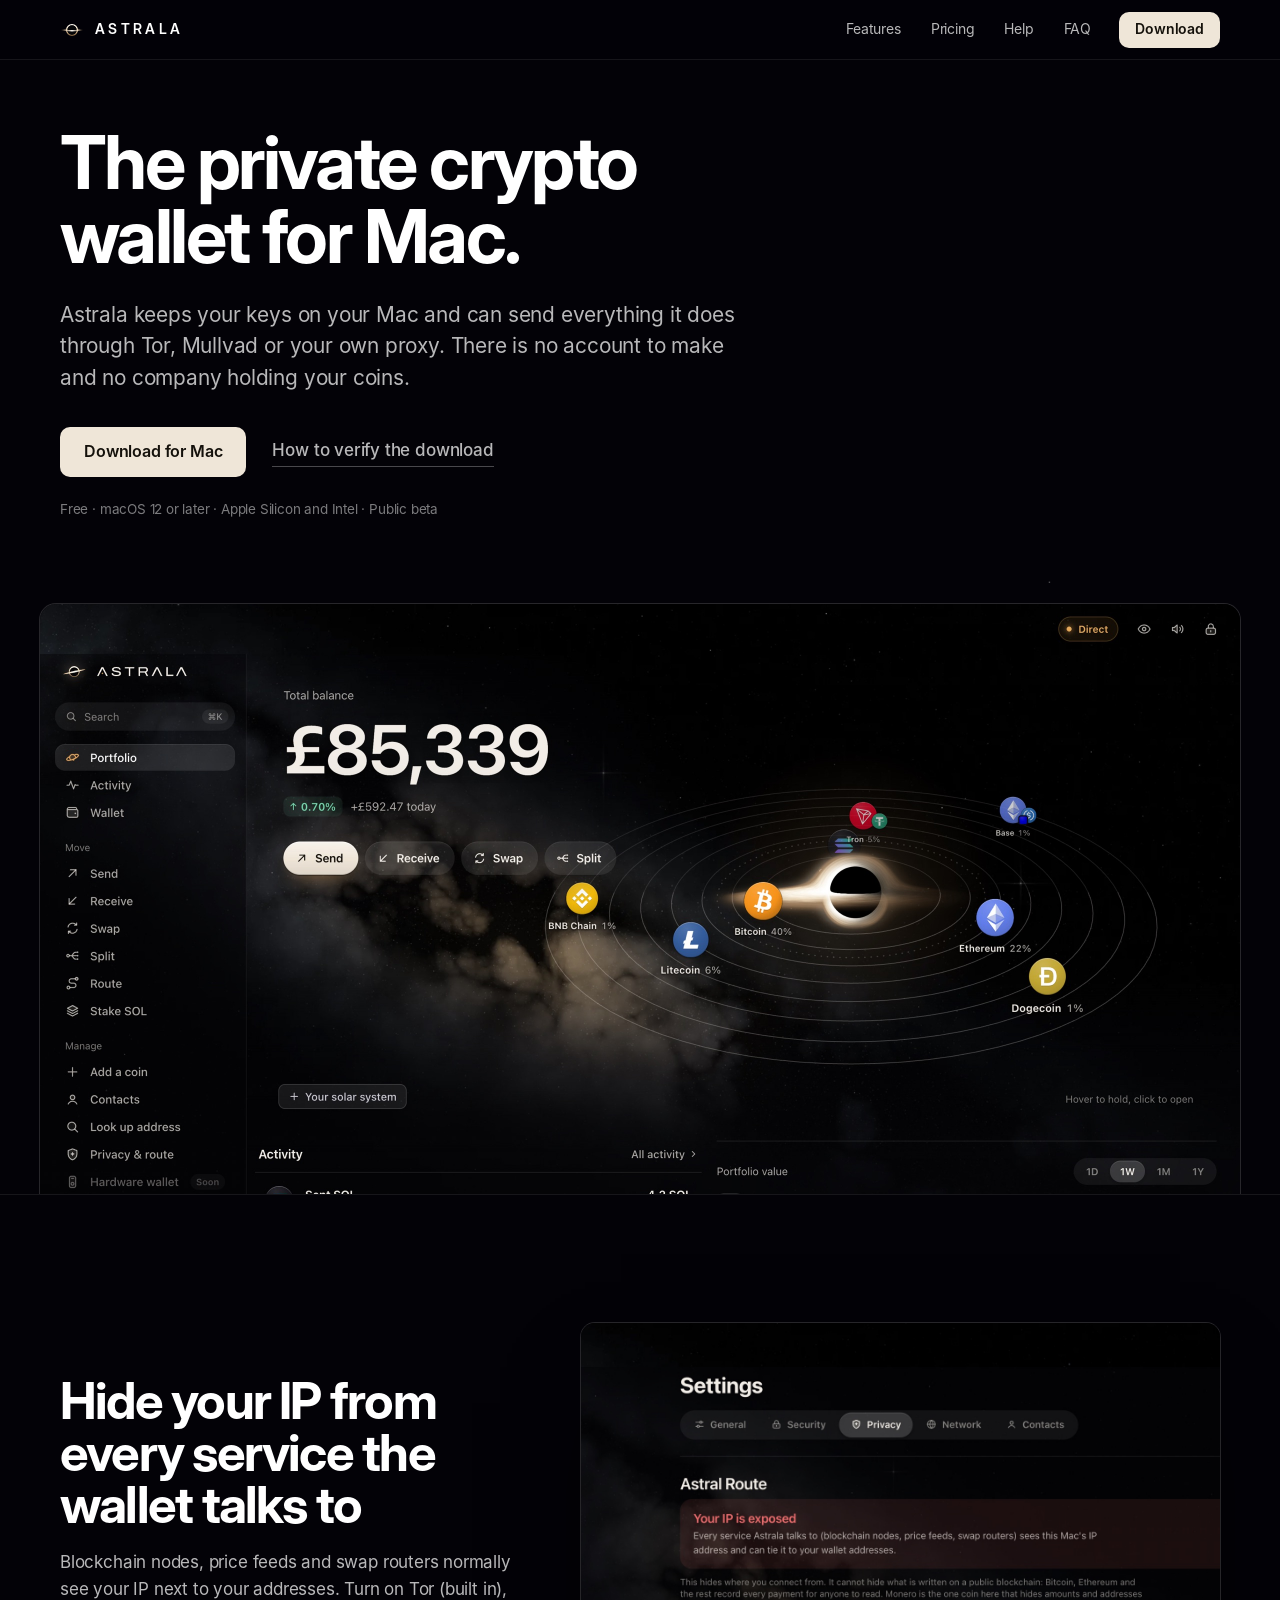
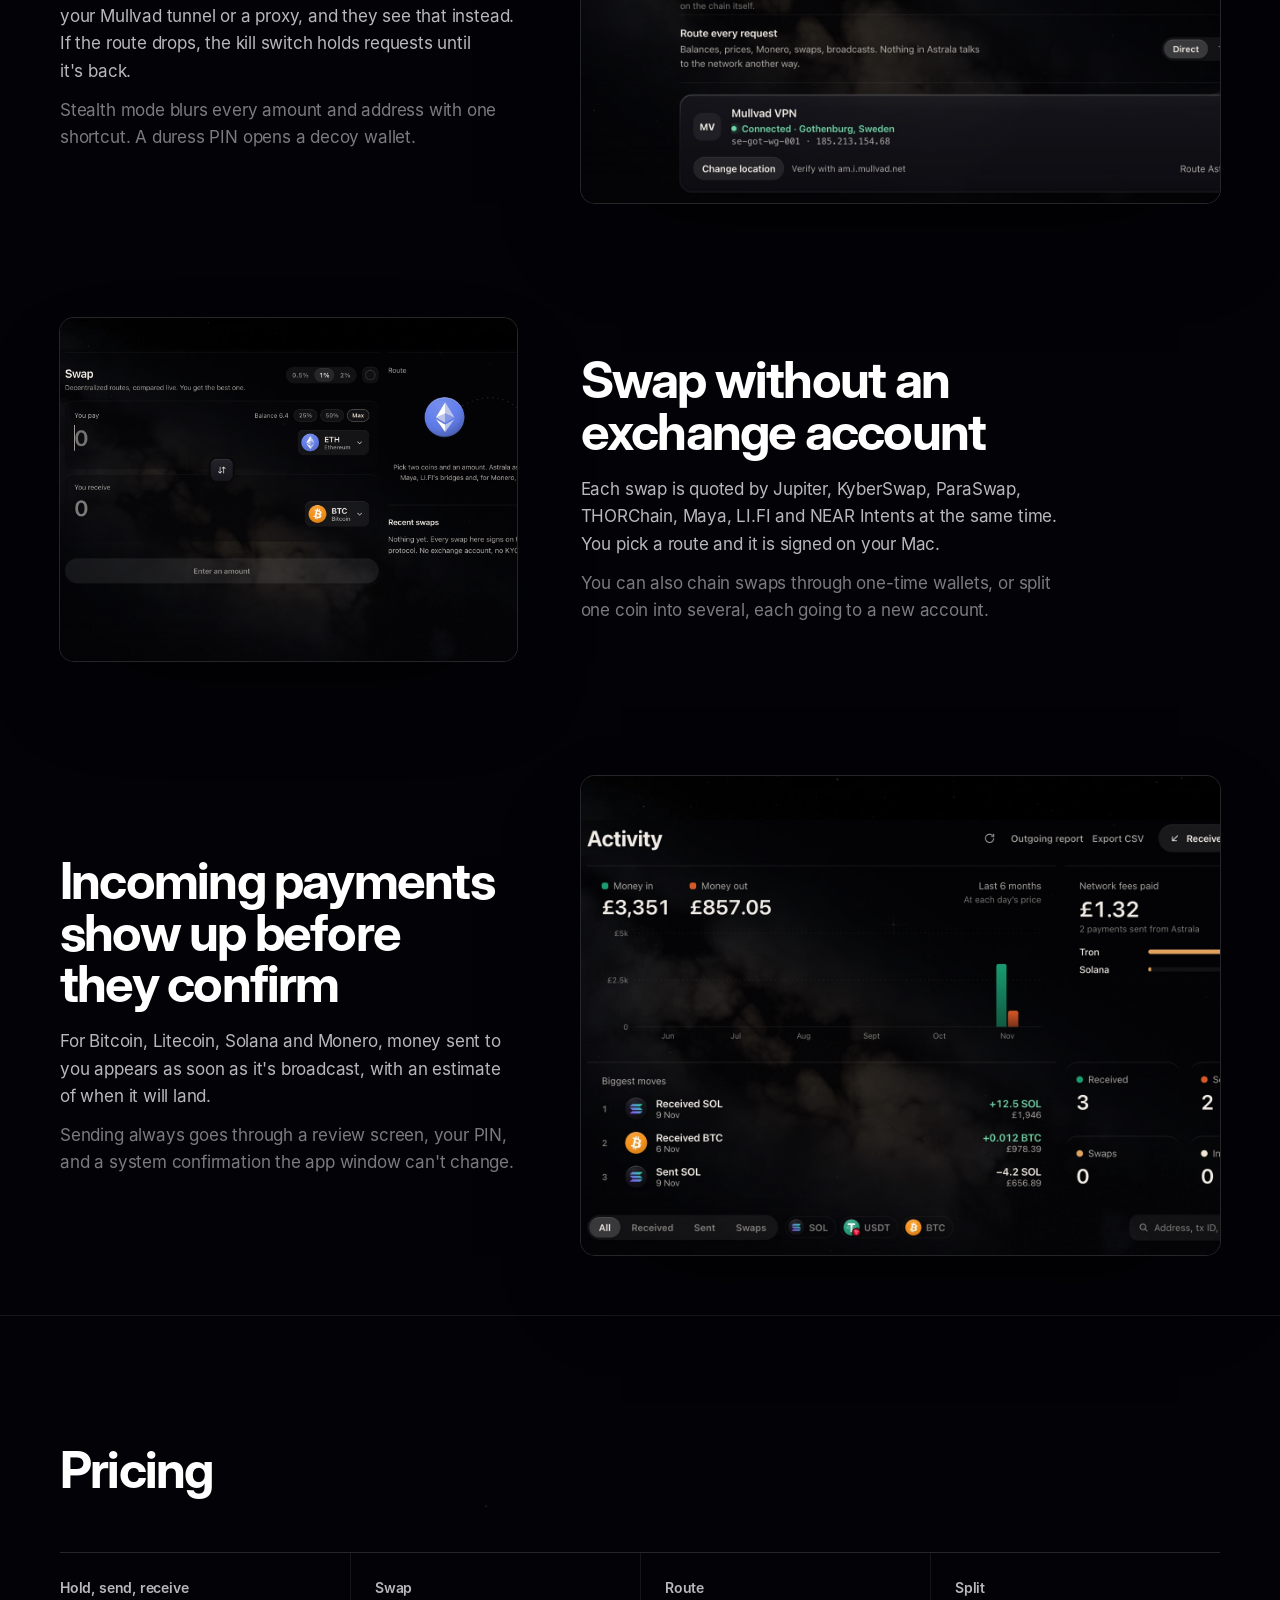
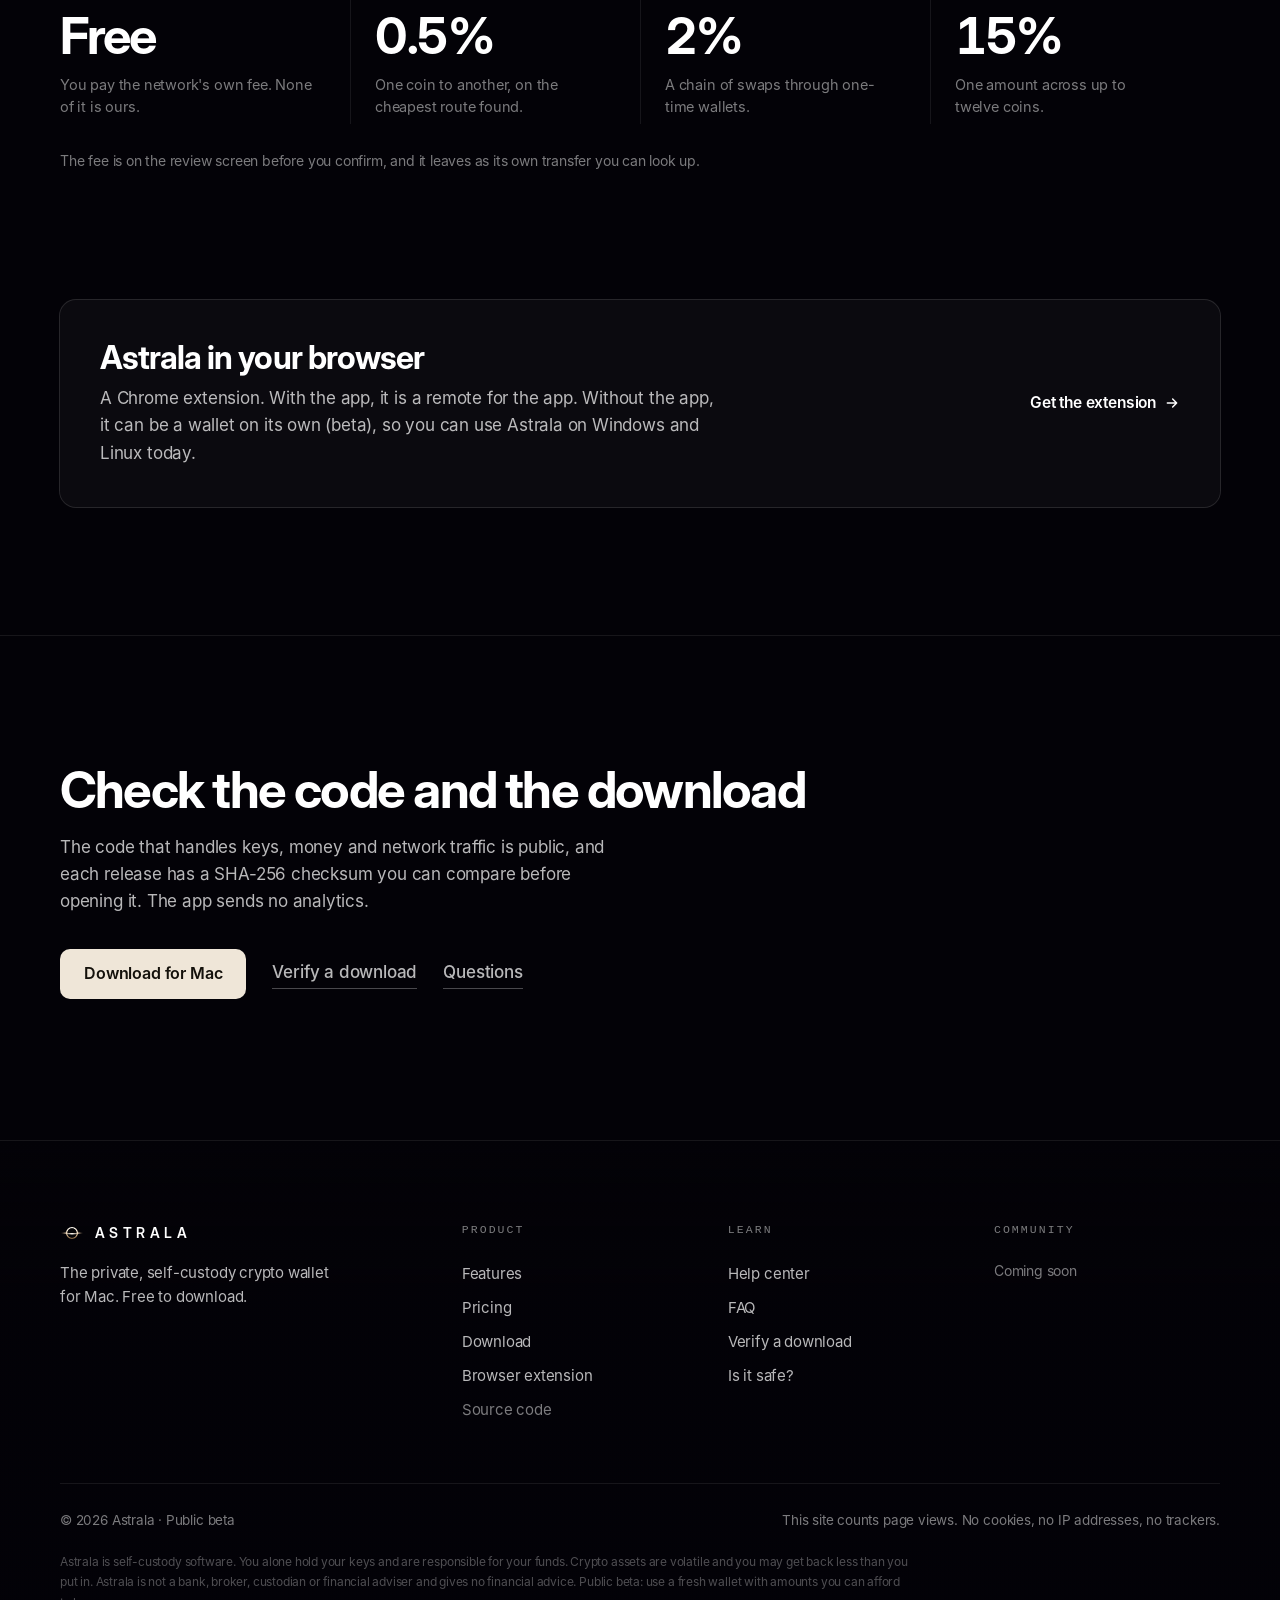
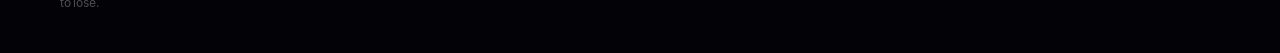
==== index.html @ 6a612a14 "Astrala — website" ====
<!doctype html>
<html lang="en">
<head>
<meta charset="utf-8">
<meta name="viewport" content="width=device-width,initial-scale=1,viewport-fit=cover">
<title>Astrala · The private crypto wallet for Mac</title>
<meta name="description" content="A free, self-custody crypto wallet for macOS. Your keys never leave your Mac, and every request goes through Tor, Mullvad or your own proxy. No account, no KYC.">
<meta name="theme-color" content="#030207">
<meta property="og:title" content="Astrala · The private crypto wallet for Mac">
<meta property="og:description" content="Self-custody for macOS. Tor, Mullvad and proxy routing built in. No account, no KYC.">
<meta property="og:image" content="/img/app/portfolio.jpg">
<link rel="icon" href="img/favicon.svg" type="image/svg+xml">
<link rel="preload" href="fonts/InterDisplay-Bold.woff2" as="font" type="font/woff2" crossorigin>
<link rel="stylesheet" href="css/site.css?v=5">
<link rel="stylesheet" href="css/home.css?v=5">
<script type="module" src="js/home.js?v=5"></script>
</head>
<body class="home">
<main>
  <section class="hero">
    <div class="wrap">
      <h1 class="display">The private crypto wallet for&nbsp;Mac.</h1>
      <p class="hero-sub">Astrala keeps your keys on your Mac and can send everything it does through Tor, Mullvad or your own proxy. There is no account to make and no company holding your coins.</p>
      <div class="hero-cta">
        <a class="btn btn-gold btn-lg" href="download.html">Download for Mac</a>
        <a class="link" href="download.html#verify">How to verify the download</a>
      </div>
      <p class="hero-meta">Free · macOS 12 or later · Apple Silicon and Intel · Public beta</p>
    </div>
    <figure class="shot hero-shot"><img src="img/app/portfolio.jpg" width="2400" height="1500" alt="Astrala's portfolio screen: a total balance, with each coin as a planet orbiting a black hole" fetchpriority="high"></figure>
  </section>

  <section class="rows" id="features">
    <div class="wrap">
      <article class="row">
        <div class="row-text">
          <h2 class="display">Hide your IP from every service the wallet talks to</h2>
          <p>Blockchain nodes, price feeds and swap routers normally see your IP next to your addresses. Turn on Tor (built in), your Mullvad tunnel or a proxy, and they see that instead. If the route drops, the kill switch holds requests until it's back.</p>
          <p>Stealth mode blurs every amount and address with one shortcut. A duress PIN opens a decoy wallet.</p>
        </div>
        <figure class="shot"><img src="img/app/privacy.jpg?v=2" width="2400" height="1500" loading="lazy" alt="Astrala's privacy settings: stealth mode, blur when unfocused, hidden addresses and a duress PIN"></figure>
      </article>
      <article class="row flip">
        <div class="row-text">
          <h2 class="display">Swap without an exchange account</h2>
          <p>Each swap is quoted by Jupiter, KyberSwap, ParaSwap, THORChain, Maya, LI.FI and NEAR Intents at the same time. You pick a route and it is signed on your Mac.</p>
          <p>You can also chain swaps through one-time wallets, or split one coin into several, each going to a new account.</p>
        </div>
        <figure class="shot"><img src="img/app/swap.jpg" width="2400" height="1500" loading="lazy" alt="Astrala's swap screen comparing decentralized routes between two coins"></figure>
      </article>
      <article class="row">
        <div class="row-text">
          <h2 class="display">Incoming payments show up before they confirm</h2>
          <p>For Bitcoin, Litecoin, Solana and Monero, money sent to you appears as soon as it's broadcast, with an estimate of when it will land.</p>
          <p>Sending always goes through a review screen, your PIN, and a system confirmation the app window can't change.</p>
        </div>
        <figure class="shot"><img src="img/app/activity.jpg" width="2400" height="1500" loading="lazy" alt="Astrala's activity screen: money in and out by month, and recent payments"></figure>
      </article>
    </div>
  </section>

  <section class="price" id="pricing">
    <div class="wrap">
      <h2 class="display">Pricing</h2>
      <dl class="price-list">
        <div><dt>Hold, send, receive</dt><dd class="display">Free</dd><p>You pay the network's own fee. None of it is ours.</p></div>
        <div><dt>Swap</dt><dd class="display">0.5%</dd><p>One coin to another, on the cheapest route found.</p></div>
        <div><dt>Route</dt><dd class="display">2%</dd><p>A chain of swaps through one-time wallets.</p></div>
        <div><dt>Split</dt><dd class="display">15%</dd><p>One amount across up to twelve coins.</p></div>
      </dl>
      <p class="price-note">The fee is on the review screen before you confirm, and it leaves as its own transfer you can look up.</p>
    </div>
  </section>

  <section class="ext-teaser" id="browser">
    <div class="wrap">
      <a class="teaser" href="download.html#extension">
        <div>
          <h2>Astrala in your browser</h2>
          <p>A Chrome extension. With the app, it is a remote for the app. Without the app, it can be a wallet on its own (beta), so you can use Astrala on Windows and Linux today.</p>
        </div>
        <span class="teaser-go">Get the extension <svg viewBox="0 0 24 24" fill="none" stroke="currentColor" stroke-width="2.2" stroke-linecap="round" stroke-linejoin="round" aria-hidden="true"><path d="M5 12h14M13 6l6 6-6 6"/></svg></span>
      </a>
    </div>
  </section>

  <section class="end">
    <div class="wrap">
      <h2 class="display">Check the code and the download</h2>
      <p>The code that handles keys, money and network traffic is public, and each release has a SHA-256 checksum you can compare before opening it. The app sends no analytics.</p>
      <div class="hero-cta">
        <a class="btn btn-gold btn-lg" href="download.html">Download for Mac</a>
        <a class="link" href="download.html#verify">Verify a download</a>
        <a class="link" href="faq.html">Questions</a>
      </div>
    </div>
  </section>
</main>
<footer data-footer></footer>
</body>
</html>
---- css/site.css ----
/* =====================================================================
   ASTRALA · site design system v3
   Deep space, warm light. Gold is the only accent; mint means "arrived";
   ember means "leak". Everything moves on springs.
   ===================================================================== */
@font-face{font-family:'Astrala Display';src:url(../fonts/InterDisplay-Bold.woff2) format('woff2');font-weight:700;font-display:swap}
@font-face{font-family:'Astrala Display';src:url(../fonts/InterDisplay-SemiBold.woff2) format('woff2');font-weight:600;font-display:swap}
@font-face{font-family:'Astrala Display';src:url(../fonts/InterDisplay-Medium.woff2) format('woff2');font-weight:500;font-display:swap}
@font-face{font-family:'Astrala Text';src:url(../fonts/Inter-Regular.woff2) format('woff2');font-weight:400;font-display:swap}
@font-face{font-family:'Astrala Text';src:url(../fonts/Inter-Medium.woff2) format('woff2');font-weight:500;font-display:swap}
@font-face{font-family:'Astrala Text';src:url(../fonts/Inter-SemiBold.woff2) format('woff2');font-weight:600;font-display:swap}

:root{
  --void:#030207; --void-2:#08060f;
  --gold:#f3c47e; --gold-hi:#ffe2b4; --gold-lo:#c98a45;
  --mint:#7ee3b5; --ember:#ff6a4d;
  --ink:#fff; --ink-2:rgba(255,255,255,.72); --ink-3:rgba(255,255,255,.48); --ink-4:rgba(255,255,255,.28);
  --line:rgba(255,255,255,.08); --line-2:rgba(255,255,255,.14); --line-gold:rgba(243,196,126,.32);
  --glass:rgba(14,12,22,.52); --glass-2:rgba(22,19,32,.7);
  --gold-grad:linear-gradient(120deg,#fff3dc 0%,#f6cf8f 42%,#d99a54 100%);
  --display:'Astrala Display','Inter Display',Inter,-apple-system,system-ui,sans-serif;
  --text:'Astrala Text',Inter,-apple-system,system-ui,sans-serif;
  --mono:ui-monospace,'SF Mono',Menlo,Consolas,monospace;
  --spring:cubic-bezier(.22,1,.36,1); --spring-out:cubic-bezier(.16,1,.3,1); --snap:cubic-bezier(.65,0,.35,1);
  --maxw:1240px; --pad:clamp(20px,4.5vw,40px);
  --r:20px; --r-lg:28px; --r-xl:36px;
}
*,*::before,*::after{box-sizing:border-box;margin:0;padding:0}
html{-webkit-text-size-adjust:100%;background:var(--void)}
body{font-family:var(--text);color:var(--ink);background:var(--void);font-size:17px;line-height:1.6;letter-spacing:-.011em;
  -webkit-font-smoothing:antialiased;text-rendering:optimizeLegibility;overflow-x:clip}
img,video,canvas,svg{display:block;max-width:100%}
a{color:inherit;text-decoration:none}
button{font:inherit;color:inherit;background:none;border:0;cursor:pointer}
::selection{background:rgba(243,196,126,.35);color:#fff}
:focus-visible{outline:2px solid var(--gold);outline-offset:3px}
.sr{position:absolute;width:1px;height:1px;overflow:hidden;clip:rect(0 0 0 0);white-space:nowrap}

/* ---------- ambience layers ---------- */
.grain{position:fixed;inset:-24px;z-index:90;pointer-events:none;opacity:.045;will-change:transform;
  background-image:url(../img/grain.png);background-size:256px 256px;
  animation:grain 1.2s steps(6) infinite}
@keyframes grain{0%{transform:translate(0,0)}20%{transform:translate(-14px,9px)}40%{transform:translate(11px,-16px)}60%{transform:translate(-18px,-6px)}80%{transform:translate(16px,13px)}100%{transform:translate(0,0)}}
.bh-canvas{position:fixed;inset:0;width:100vw;height:100vh;z-index:0;pointer-events:none;transition:opacity .2s linear}
.bh-fallback{position:fixed;inset:0;z-index:0;pointer-events:none;background:var(--void);display:grid;place-items:center;overflow:hidden}
.bh-fallback img{width:min(1400px,150vw);transform-origin:50% 52%;will-change:transform;margin-top:-6vh}
main,footer{position:relative;z-index:2}
.stars-bg{position:fixed;inset:0;z-index:0;pointer-events:none}

/* ---------- type ---------- */
.display{font-family:var(--display);font-weight:700;letter-spacing:-.045em;line-height:.94}
.d-xxl{font-size:clamp(3.1rem,1.2rem + 8.2vw,9.6rem)}
.d-xl{font-size:clamp(2.6rem,1.2rem + 5.6vw,6.6rem)}
.d-l{font-size:clamp(2.1rem,1.1rem + 3.9vw,4.6rem);line-height:.98}
.d-m{font-size:clamp(1.6rem,1rem + 2.2vw,2.8rem);line-height:1.04;letter-spacing:-.035em}
.d-s{font-size:clamp(1.2rem,1rem + .8vw,1.6rem);line-height:1.15;letter-spacing:-.025em;font-weight:600}
.lede{font-size:clamp(1.05rem,.96rem + .5vw,1.35rem);line-height:1.5;color:var(--ink-2);letter-spacing:-.014em;max-width:36ch}
.eyebrow{font-family:var(--mono);font-size:.74rem;letter-spacing:.18em;text-transform:uppercase;color:var(--gold)}
.eyebrow::before{content:"";display:inline-block;width:18px;height:1px;background:currentColor;vertical-align:middle;margin-right:10px;opacity:.7}
.gold{background:var(--gold-grad);-webkit-background-clip:text;background-clip:text;color:transparent}
.mint{color:var(--mint)} .ember{color:var(--ember)} .dim{color:var(--ink-3)} .muted{color:var(--ink-2)}
.mono{font-family:var(--mono)}

/* split text: [data-split] → .w > .c, animates on .in */
[data-split] .w{display:inline-block;white-space:nowrap}
[data-split] .c{display:inline-block;transform:translateY(.32em);opacity:0;
  transition:transform .8s var(--spring-out),opacity .55s var(--spring-out);transition-delay:calc(var(--i)*9ms + var(--d,0ms))}
[data-split].in .c{transform:none;opacity:1}
/* gold gradient survives the split */
[data-split] .gold .c{background:var(--gold-grad);background-size:var(--gw,600%) 100%;background-position:var(--gx,0) 0;-webkit-background-clip:text;background-clip:text;color:transparent}

/* reveal */
[data-reveal]{opacity:0;transform:translateY(34px);transition:opacity 1.1s var(--spring-out),transform 1.1s var(--spring-out);transition-delay:var(--d,0ms)}
[data-reveal="scale"]{transform:scale(.92)}
[data-reveal="left"]{transform:translateX(-40px)}
[data-reveal="right"]{transform:translateX(40px)}
[data-reveal].in{opacity:1;transform:none}

/* ---------- layout ---------- */
.wrap{width:100%;max-width:var(--maxw);margin-inline:auto;padding-inline:var(--pad)}
.scene{position:relative}
.sticky{position:sticky;top:0;height:100vh;height:100svh;overflow:hidden}
.section{position:relative;padding-block:clamp(90px,13vw,170px)}

/* ---------- buttons ---------- */
.btn{position:relative;display:inline-flex;align-items:center;justify-content:center;gap:10px;height:52px;padding:0 26px;border-radius:99px;
  font-weight:600;font-size:15.5px;letter-spacing:-.01em;white-space:nowrap;isolation:isolate;
  transition:transform .5s var(--spring),box-shadow .5s var(--spring),background .3s,border-color .3s,color .3s}
.btn > *{pointer-events:none}
.btn-gold{color:#241604;background:linear-gradient(180deg,#ffe6bd,#efb262);box-shadow:0 12px 40px -12px rgba(243,196,126,.75),inset 0 1px 0 rgba(255,255,255,.55),inset 0 -1px 0 rgba(140,80,20,.3)}
.btn-gold::after{content:"";position:absolute;inset:0;border-radius:inherit;z-index:-1;background:linear-gradient(110deg,transparent 30%,rgba(255,255,255,.65) 50%,transparent 70%);background-size:250% 100%;background-position:120% 0;transition:background-position .9s var(--spring)}
.btn-gold:hover::after{background-position:-40% 0}
.btn-gold:hover{box-shadow:0 22px 60px -14px rgba(243,196,126,.95),inset 0 1px 0 rgba(255,255,255,.6)}
.btn-ghost{background:rgba(255,255,255,.05);border:1px solid var(--line-2);backdrop-filter:blur(14px);-webkit-backdrop-filter:blur(14px)}
.btn-ghost:hover{background:rgba(255,255,255,.1);border-color:rgba(255,255,255,.28)}
.btn:active{transform:scale(.96) !important;transition-duration:.12s}
.btn-lg{height:60px;padding:0 32px;font-size:16.5px}
.btn-sm{height:40px;padding:0 18px;font-size:14px}
.arrow{width:16px;height:16px;transition:transform .5s var(--spring)}
.btn:hover .arrow{transform:translateX(4px)}

/* ---------- glass ---------- */
.glass{background:var(--glass);border:1px solid var(--line);border-radius:var(--r-lg);backdrop-filter:blur(24px) saturate(150%);-webkit-backdrop-filter:blur(24px) saturate(150%);
  box-shadow:inset 0 1px 0 rgba(255,255,255,.07),0 40px 120px -40px rgba(0,0,0,.9)}
.chip{display:inline-flex;align-items:center;gap:9px;padding:9px 16px;border-radius:99px;font-size:14px;font-weight:500;background:rgba(255,255,255,.05);border:1px solid var(--line);backdrop-filter:blur(10px)}
.chip i{width:7px;height:7px;border-radius:50%;background:var(--gold);box-shadow:0 0 12px var(--gold)}
.chip.mint i{background:var(--mint);box-shadow:0 0 12px var(--mint)}

/* ---------- nav ---------- */
.announce{position:fixed;top:0;left:0;right:0;z-index:60;display:flex;justify-content:center;align-items:center;gap:12px;height:38px;font-size:13.5px;font-weight:500;
  background:linear-gradient(90deg,rgba(243,196,126,.08),rgba(243,196,126,.2),rgba(243,196,126,.08));border-bottom:1px solid var(--line-gold);backdrop-filter:blur(14px);color:var(--gold-hi);
  transform:translateY(-100%);transition:transform .8s var(--spring)}
.announce.show{transform:none}
.announce.tone-warning{background:linear-gradient(90deg,rgba(255,106,77,.08),rgba(255,106,77,.2),rgba(255,106,77,.08));border-color:rgba(255,106,77,.35);color:#ffc2b4}
.announce.tone-info{background:rgba(255,255,255,.05);border-color:var(--line);color:var(--ink-2)}
.announce .dot{width:6px;height:6px;border-radius:50%;background:currentColor;box-shadow:0 0 10px currentColor;animation:pulse 2s infinite}
@keyframes pulse{50%{opacity:.35}}
.announce span{white-space:nowrap;overflow:hidden;text-overflow:ellipsis;min-width:0}
@media (max-width:600px){.announce{font-size:12px;padding:0 12px;gap:8px}.announce .dot{display:none}}
.announce a{flex-shrink:0;text-decoration:underline;text-underline-offset:3px;text-decoration-color:rgba(255,255,255,.3)}
body.has-announce .nav{top:50px}
.nav{position:fixed;top:16px;left:50%;z-index:50;transform:translateX(-50%);display:flex;align-items:center;gap:6px;padding:7px 7px 7px 18px;border-radius:99px;
  background:rgba(10,8,16,.55);border:1px solid var(--line);backdrop-filter:blur(22px) saturate(160%);-webkit-backdrop-filter:blur(22px) saturate(160%);
  box-shadow:inset 0 1px 0 rgba(255,255,255,.06),0 20px 60px -20px rgba(0,0,0,.8);transition:top .8s var(--spring),opacity .6s,transform .8s var(--spring)}
.nav.hide{transform:translate(-50%,-140%)}
.brand{display:flex;align-items:center;gap:11px;font-family:var(--display);font-weight:600;font-size:14px;letter-spacing:.32em;padding-right:10px}
.brand svg{width:24px;height:24px;filter:drop-shadow(0 0 12px rgba(255,224,182,.5))}
.nav-links{display:flex;align-items:center;gap:2px}
.nav-links a{position:relative;padding:9px 14px;border-radius:99px;font-size:14px;color:var(--ink-2);transition:color .3s,background .3s}
.nav-links a:hover,.nav-links a.active{color:var(--ink);background:rgba(255,255,255,.06)}
.sound-btn{width:40px;height:40px;border-radius:99px;display:grid;place-items:center;color:var(--ink-2);transition:background .3s,color .3s}
.sound-btn:hover{background:rgba(255,255,255,.07);color:var(--ink)}
.bars{display:flex;align-items:center;gap:2.5px;height:14px}
.bars i{width:2.5px;height:4px;border-radius:2px;background:currentColor;transition:height .3s}
.bars i:nth-child(1){height:5px}.bars i:nth-child(2){height:10px}.bars i:nth-child(3){height:7px}.bars i:nth-child(4){height:12px}
.sound-btn:not(.sound-on) .bars{opacity:.55}
.sound-on .bars i{animation:eq 1s var(--snap) infinite alternate}
.sound-on .bars i:nth-child(2){animation-delay:-.4s}.sound-on .bars i:nth-child(3){animation-delay:-.7s}.sound-on .bars i:nth-child(4){animation-delay:-.2s}
@keyframes eq{from{height:3px}to{height:14px}}
.nav .btn{height:40px;padding:0 18px;font-size:14px}
.menu-btn{display:none;width:40px;height:40px;border-radius:99px;place-items:center}
@media (max-width:860px){
  .nav{left:16px;right:16px;transform:none;justify-content:space-between}
  .nav.hide{transform:translateY(-140%)}
  .nav-links{position:fixed;top:64px;left:0;right:0;flex-direction:column;align-items:stretch;padding:10px;border-radius:24px;background:rgba(10,8,16,.92);border:1px solid var(--line);
    backdrop-filter:blur(24px);opacity:0;transform:translateY(-10px) scale(.98);pointer-events:none;transition:opacity .25s var(--spring),transform .25s var(--spring)}
  .nav-links.open{opacity:1;transform:none;pointer-events:auto}
  .nav-links a{padding:14px 16px;font-size:16px}
  .menu-btn{display:grid}
  .nav .btn{display:none}
}

/* ---------- custom cursor ---------- */
@media (pointer:fine){
  html.cursor-on, html.cursor-on *{cursor:none !important}
  html.cursor-on input, html.cursor-on textarea, html.cursor-on [contenteditable]{cursor:text !important}
}
.cur{position:fixed;top:0;left:0;z-index:200;pointer-events:none;will-change:transform;contain:layout style}
.cur-dot{width:6px;height:6px;margin:-3px 0 0 -3px;border-radius:50%;background:#fff;box-shadow:0 0 0 1px rgba(0,0,0,.35);transition:opacity .3s,width .3s var(--spring),height .3s var(--spring),margin .3s var(--spring)}
.cur-ring{width:38px;height:38px;margin:-19px 0 0 -19px;border-radius:50%;border:1px solid rgba(255,236,206,.55);display:grid;place-items:center;
  transition:width .45s var(--spring),height .45s var(--spring),margin .45s var(--spring),background .4s,border-color .4s,opacity .3s}
.cur-ring span{font-family:var(--mono);font-size:10.5px;letter-spacing:.14em;text-transform:uppercase;color:#1c1204;opacity:0;transition:opacity .25s}
html.cur-link .cur-ring{width:62px;height:62px;margin:-31px 0 0 -31px;background:rgba(243,196,126,.12);border-color:rgba(243,196,126,.7)}
html.cur-link .cur-dot{opacity:0}
html.cur-label .cur-ring{width:88px;height:88px;margin:-44px 0 0 -44px;background:var(--gold);border-color:var(--gold);box-shadow:0 10px 40px -8px rgba(243,196,126,.8)}
html.cur-label .cur-ring span{opacity:1}
html.cur-label .cur-dot{opacity:0}
html.cur-text .cur-ring,html.cur-text .cur-dot{opacity:0}
html.cur-down .cur-ring{transform:scale(.82)}
html:not(.cursor-on) .cur{display:none}

/* ---------- gate ---------- */
.gate{position:fixed;inset:0;z-index:150;display:grid;place-items:center;text-align:center;background:radial-gradient(70% 60% at 50% 50%,rgba(3,2,7,.15),rgba(3,2,7,.75));
  transition:opacity 1.2s var(--spring),filter 1.2s var(--spring),transform 1.6s var(--spring)}
.gate.out{opacity:0;filter:blur(20px);transform:scale(1.12);pointer-events:none}
.gate-inner{display:flex;flex-direction:column;align-items:center;gap:30px}
.gate-mark{width:84px;height:84px;filter:drop-shadow(0 0 40px rgba(255,224,182,.6));animation:float 6s ease-in-out infinite}
@keyframes float{50%{transform:translateY(-8px)}}
.gate-word{font-family:var(--display);font-weight:600;letter-spacing:.6em;font-size:clamp(20px,3vw,30px);padding-left:.6em}
.gate-load{width:220px;height:2px;border-radius:2px;background:rgba(255,255,255,.1);overflow:hidden}
.gate-load i{display:block;height:100%;width:0;background:var(--gold-grad);transition:width .4s var(--spring)}
.gate-actions{display:flex;flex-direction:column;align-items:center;gap:14px;opacity:0;transform:translateY(12px);transition:opacity .9s var(--spring),transform .9s var(--spring)}
.gate.ready .gate-actions{opacity:1;transform:none}
.gate.ready .gate-load{opacity:0;transition:opacity .5s}
.gate-silent{font-size:13.5px;color:var(--ink-3);border-bottom:1px solid transparent;transition:color .3s,border-color .3s}
.gate-silent:hover{color:var(--ink);border-color:var(--ink-3)}
.gate-hint{font-family:var(--mono);font-size:11px;letter-spacing:.16em;text-transform:uppercase;color:var(--ink-4)}

/* ---------- footer ---------- */
.footer{position:relative;z-index:2;padding:80px 0 40px;border-top:1px solid var(--line);background:linear-gradient(180deg,transparent,rgba(3,2,7,.9) 30%)}
.f-grid{display:grid;grid-template-columns:1.6fr repeat(3,1fr);gap:40px}
.f-col h4{font-family:var(--mono);font-size:11.5px;letter-spacing:.18em;text-transform:uppercase;color:var(--ink-3);font-weight:500;margin-bottom:18px}
.f-col a{display:block;color:var(--ink-2);font-size:15px;padding:5px 0;transition:color .25s,transform .4s var(--spring)}
.f-col a:hover{color:var(--ink);transform:translateX(3px)}
.f-soc{display:flex;gap:10px;margin-top:22px;flex-wrap:wrap}
.f-soc a{width:42px;height:42px;border-radius:13px;display:grid;place-items:center;background:rgba(255,255,255,.04);border:1px solid var(--line);transition:transform .45s var(--spring),border-color .3s,background .3s}
.f-soc a:hover{transform:translateY(-4px);border-color:var(--line-gold);background:rgba(243,196,126,.08)}
.f-soc svg{width:18px;height:18px;fill:var(--ink-2)}
.f-bottom{display:flex;justify-content:space-between;flex-wrap:wrap;gap:16px;margin-top:56px;padding-top:26px;border-top:1px solid var(--line);font-size:13.5px;color:var(--ink-3)}
.f-legal{margin-top:20px;font-size:12px;line-height:1.7;color:rgba(255,255,255,.3);max-width:860px}
.f-big{font-family:var(--display);font-weight:700;letter-spacing:-.05em;font-size:clamp(4rem,18vw,17rem);line-height:.8;text-align:center;margin-top:70px;
  background:linear-gradient(180deg,rgba(255,255,255,.1),rgba(255,255,255,0));-webkit-background-clip:text;background-clip:text;color:transparent;user-select:none}
@media (max-width:860px){.f-grid{grid-template-columns:1fr 1fr}}

/* ---------- page hero (subpages) ---------- */
.page-hero{position:relative;padding:190px 0 clamp(50px,7vw,90px);text-align:center}
.page-hero .lede{margin:24px auto 0;max-width:46ch}

@media (prefers-reduced-motion:reduce){
  *,*::before,*::after{animation-duration:.01ms !important;animation-iteration-count:1 !important;transition-duration:.01ms !important;scroll-behavior:auto !important}
  [data-split] .c,[data-reveal]{opacity:1;transform:none;filter:none}
  .grain{display:none}
}

/* ===== Plain v4 =====
   Overrides for the earlier look: no floating pill nav, no glowing gradient button, no mono uppercase labels with
   rules, no gradient words, nothing sliding in on scroll. Headings and text carry the page. */
.nav{top:0;left:0;right:0;transform:none;width:auto;justify-content:flex-start;gap:4px;padding:0 max(var(--pad),calc((100vw - var(--maxw))/2 + var(--pad)));height:60px;border-radius:0;
  border:0;border-bottom:1px solid var(--line);background:rgba(3,2,7,.86);backdrop-filter:none;-webkit-backdrop-filter:none;box-shadow:none}
.nav.hide{transform:none}
body.has-announce .nav{top:38px}
.nav .brand{margin-right:auto;letter-spacing:.24em}
.brand svg{filter:none}
.nav-links a{border-radius:8px}
.nav .btn{height:36px;padding:0 16px;font-size:14px;margin-left:10px}
.btn{border-radius:10px;transition:background-color .15s,border-color .15s,color .15s,transform .12s ease-out}
.btn-gold{color:#14110b;background:#efe6d8;box-shadow:none}
.btn-gold::after{display:none}
.btn-gold:hover{background:#fff;box-shadow:none}
.btn-ghost{backdrop-filter:none;-webkit-backdrop-filter:none}
.btn:active{transform:scale(.97) !important}
.btn-gold:active{background:#e4d9c8}
.btn-ghost:active{background:rgba(255,255,255,.14)}
.btn-lg{height:50px;padding:0 24px;font-size:16px}
.eyebrow{font-family:var(--text);font-size:14px;letter-spacing:0;text-transform:none;font-weight:600;color:var(--ink-3)}
.eyebrow::before{display:none}
.gold{background:none;-webkit-background-clip:border-box;background-clip:border-box;color:inherit}
[data-split] .gold .c{background:none;color:inherit}
[data-split] .c,[data-reveal]{opacity:1 !important;transform:none !important;transition:none !important}
.page-hero{padding-top:130px;text-align:left}
.page-hero .wrap > *{margin-left:0;margin-right:0;text-align:left}
.page-hero .lede{margin:18px 0 0}
.page-hero .display{font-size:clamp(2.2rem,1.4rem + 2.8vw,3.6rem);letter-spacing:-.03em}

/* ===== Polish =====
   Shared fixes: [hidden] wins over display rules, headings balance, short copy avoids orphans,
   focus rings follow the shape of what they ring, empty link rows take no space. */
[hidden]{display:none !important}
h1,h2,h3,h4,.display{text-wrap:balance}
p,li,dd,summary,.lede{text-wrap:pretty}
.btn:focus-visible,.nav-links a:focus-visible,.menu-btn:focus-visible{outline-offset:2px}
.menu-btn{transition:background-color .15s}
.menu-btn:hover,.menu-btn[aria-expanded="true"]{background:rgba(255,255,255,.07)}
.menu-btn:active{background:rgba(255,255,255,.12)}
.nav-links a:active{background:rgba(255,255,255,.1)}
.f-soc:empty{display:none}
.f-col a{width:fit-content}
.f-col a:not([href]){color:var(--ink-3);pointer-events:none}
.badge{display:inline-flex;align-items:center;height:22px;padding:0 9px;border-radius:99px;font-family:var(--text);font-size:12px;font-weight:600;letter-spacing:.02em;line-height:1;
  color:var(--gold-hi);background:rgba(243,196,126,.1);border:1px solid var(--line-gold);vertical-align:middle;white-space:nowrap}
@media (max-width:860px){.f-grid{gap:32px 24px}.footer{padding-top:56px}}
@media (max-width:860px){.nav-links{background:rgba(10,8,16,.98)}}
---- css/home.css ----
/* Home. One screen of claim, three of proof, the price, the download. Real screenshots, no scroll tricks. */
/* no glow: a plain dark page */
.home{background:
  radial-gradient(1px 1px at 14% 22%,rgba(255,255,255,.6),transparent),radial-gradient(1px 1px at 82% 12%,rgba(255,255,255,.45),transparent),
  radial-gradient(1px 1px at 38% 64%,rgba(255,255,255,.35),transparent),radial-gradient(1px 1px at 91% 58%,rgba(255,255,255,.5),transparent),var(--void)}
.home h1,.home h2{text-wrap:balance}
.home p{text-wrap:pretty}

.hero{padding:clamp(110px,14vh,150px) 0 0;overflow:hidden}
.hero h1{font-size:clamp(2.4rem,1.2rem + 4.6vw,4.6rem);line-height:1;letter-spacing:-.035em;max-width:15ch}
.hero-sub{margin-top:26px;max-width:54ch;font-size:clamp(1.05rem,.98rem + .4vw,1.3rem);line-height:1.5;color:var(--ink-2)}
.hero-cta{display:flex;flex-wrap:wrap;align-items:center;gap:14px 26px;margin-top:34px}
.link{color:var(--ink-2);font-weight:500;border-bottom:1px solid var(--ink-4);padding-bottom:2px;transition:color .2s,border-color .2s}
.link:hover{color:var(--ink);border-color:var(--ink-2)}
.hero-meta{margin-top:22px;font-size:13.5px;color:var(--ink-3)}

/* a screenshot: the app's own window, a hairline, a soft shadow. Nothing drawn around it. */
.shot{border-radius:14px;overflow:hidden;background:#050507;box-shadow:0 0 0 1px var(--line-2),0 40px 100px -40px #000}
.shot img{width:100%;height:auto}
.hero-shot{width:min(1280px,calc(100vw - 2*var(--pad)));margin:clamp(48px,7vw,84px) auto 0;border-radius:16px 16px 0 0;box-shadow:0 0 0 1px var(--line-2)}
.hero-shot img{aspect-ratio:2400/1180;object-fit:cover;object-position:top}

/* in the rows the screenshot is zoomed past the app's sidebar, so the part being talked about is readable */
.row .shot{aspect-ratio:4/3}
.row .shot img{width:165%;max-width:none;margin-left:-28.5%}
.rows{padding:clamp(70px,10vw,130px) 0 clamp(30px,5vw,60px);border-top:1px solid var(--line)}
.row{display:grid;grid-template-columns:minmax(0,5fr) minmax(0,7fr);gap:clamp(28px,5vw,72px);align-items:center}
.row + .row{margin-top:clamp(64px,9vw,120px)}
.row.flip .row-text{order:2}
.row h2,.price h2,.end h2{font-size:clamp(1.9rem,1.1rem + 2.6vw,3.2rem);line-height:1.02;letter-spacing:-.035em}
.row-text p{margin-top:18px;color:var(--ink-2);max-width:44ch}
.row-text p + p{margin-top:12px;color:var(--ink-3)}

.price{padding:clamp(70px,10vw,130px) 0;border-top:1px solid var(--line)}
.price-list{display:grid;grid-template-columns:repeat(4,1fr);margin-top:clamp(34px,5vw,56px);border-top:1px solid var(--line-2)}
.price-list > div{padding:24px 24px 6px 0}
.price-list > div + div{padding-left:24px;border-left:1px solid var(--line)}
.price-list dt{font-size:14px;font-weight:600;color:var(--ink-2)}
.price-list dd{margin-top:12px;font-size:clamp(2.2rem,1.4rem + 2.2vw,3.4rem);letter-spacing:-.045em;line-height:1;font-variant-numeric:tabular-nums}
.price-list p{margin-top:12px;font-size:14.5px;line-height:1.5;color:var(--ink-3)}
.price-note{margin-top:26px;font-size:14px;color:var(--ink-3)}

.end{padding:clamp(70px,10vw,130px) 0 clamp(80px,11vw,150px);border-top:1px solid var(--line)}
.end p{margin-top:18px;max-width:52ch;color:var(--ink-2)}

@media (max-width:860px){
  .row{grid-template-columns:1fr}
  .row.flip .row-text{order:0}
  .price-list{grid-template-columns:1fr 1fr}
  .price-list > div:nth-child(3){padding-left:0;border-left:0}
  .price-list > div:nth-child(n+3){border-top:1px solid var(--line)}
}
@media (max-width:480px){
  .price-list{grid-template-columns:1fr}
  .price-list > div + div{padding-left:0;border-left:0;border-top:1px solid var(--line)}
  .hero-cta .btn{width:100%}
}

/* the browser extension: one card that links to the download page */
.ext-teaser{padding:0 0 clamp(70px,10vw,130px)}
.teaser{display:flex;align-items:center;justify-content:space-between;gap:20px 48px;flex-wrap:wrap;padding:clamp(24px,3.4vw,40px);border-radius:16px;
  background:rgba(255,255,255,.03);box-shadow:0 0 0 1px var(--line-2);transition:background-color .2s,box-shadow .2s,transform .12s ease-out}
.teaser:hover{background:rgba(255,255,255,.055);box-shadow:0 0 0 1px rgba(255,255,255,.26)}
.teaser:active{transform:scale(.995);background:rgba(255,255,255,.07)}
.teaser:focus-visible{outline-offset:4px}
.teaser h2{font-family:var(--display);font-weight:700;font-size:clamp(1.4rem,1.1rem + 1.2vw,2rem);line-height:1.1;letter-spacing:-.03em}
.teaser p{margin-top:10px;max-width:58ch;color:var(--ink-2)}
.teaser-go{display:inline-flex;align-items:center;gap:8px;font-weight:600;font-size:15.5px;white-space:nowrap}
.teaser-go svg{width:16px;height:16px;transition:transform .2s ease-out}
.teaser:hover .teaser-go svg{transform:translateX(3px)}
.btn:focus-visible,.link:focus-visible{outline-offset:3px}
.link:active{color:var(--ink);border-color:var(--ink)}
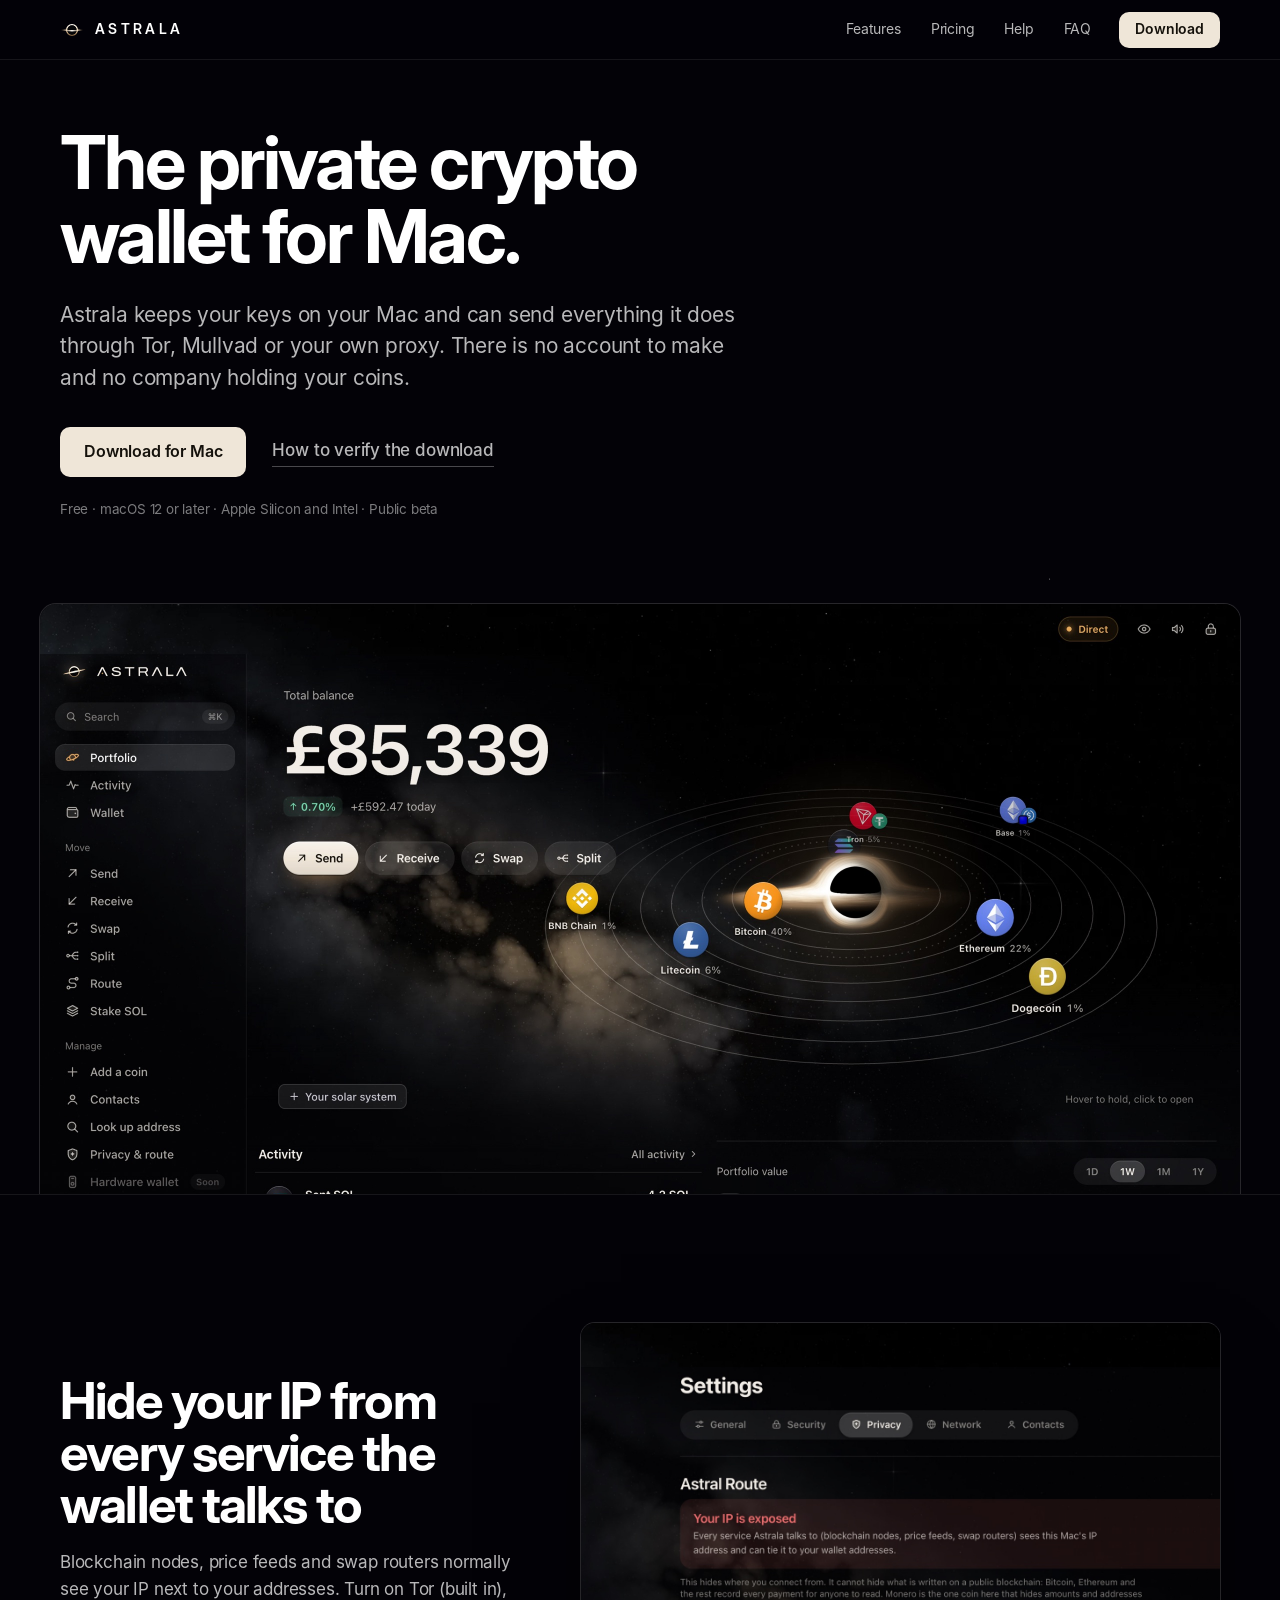
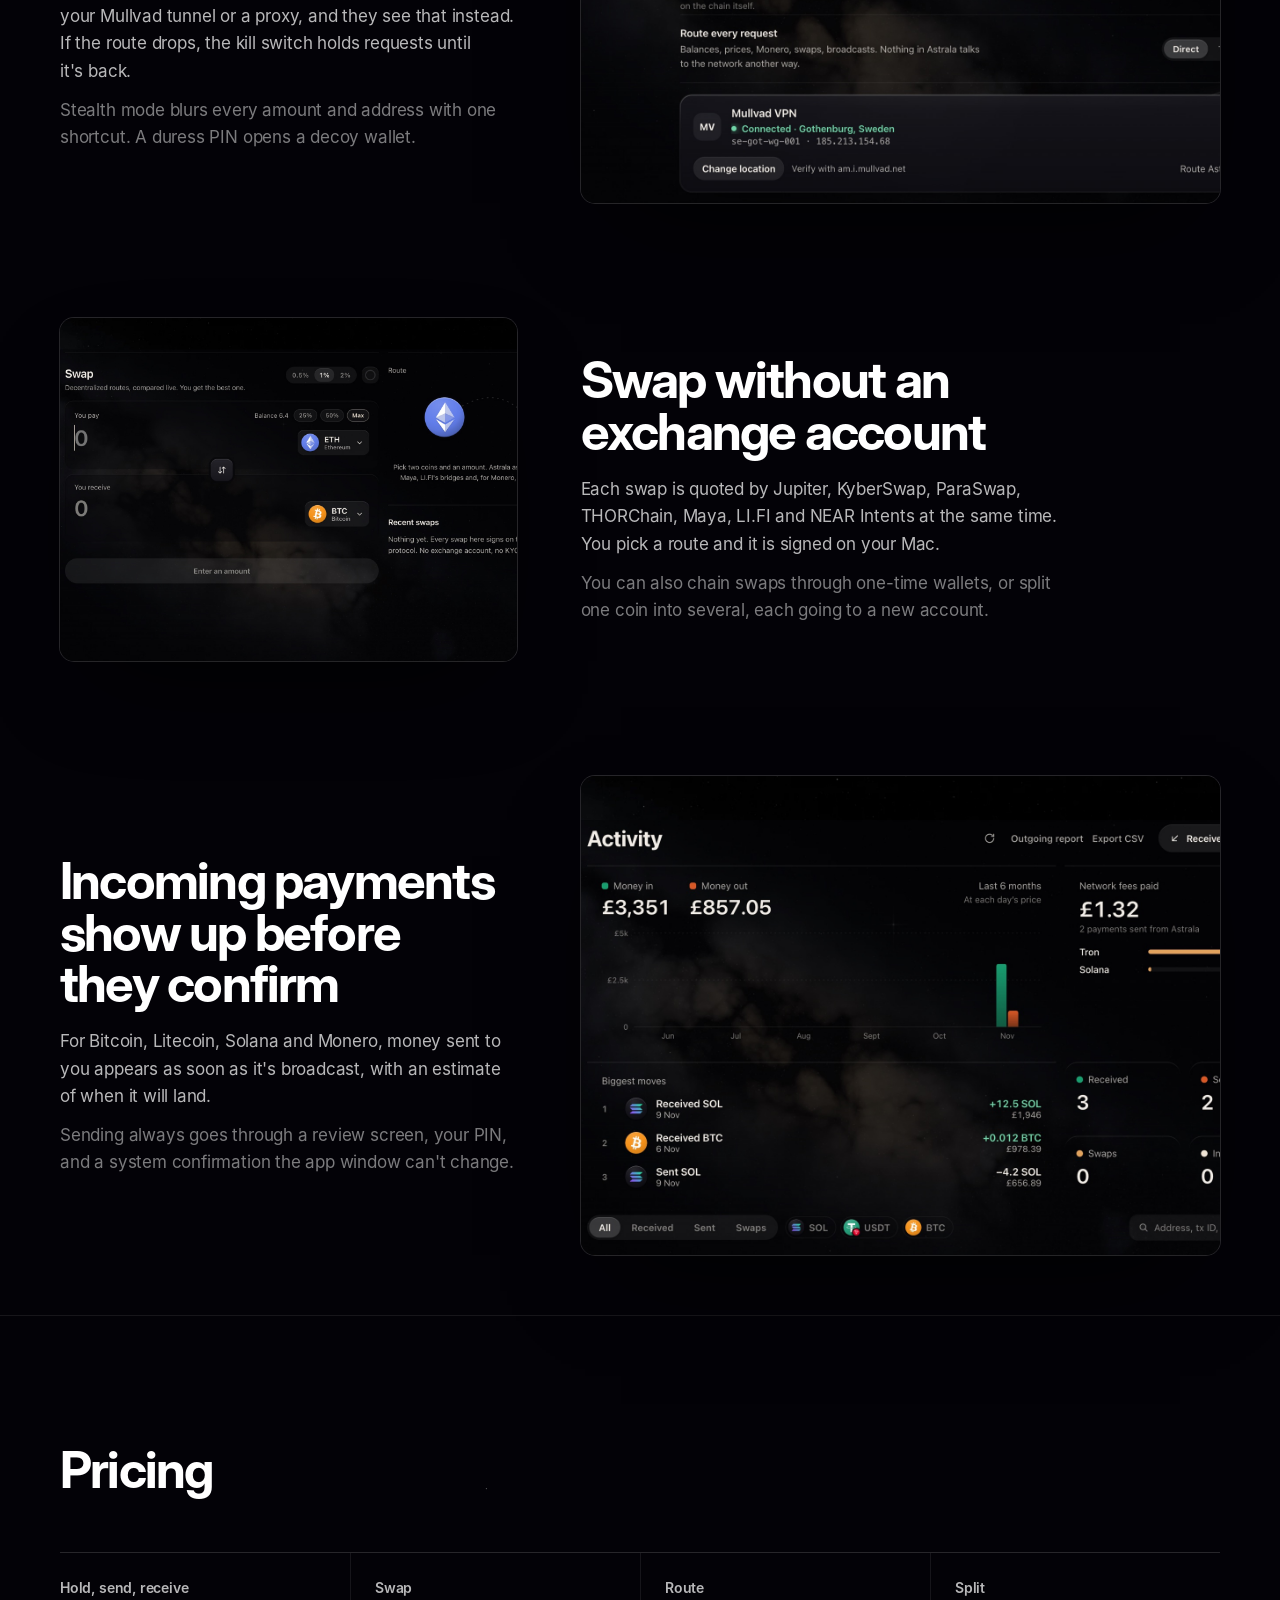
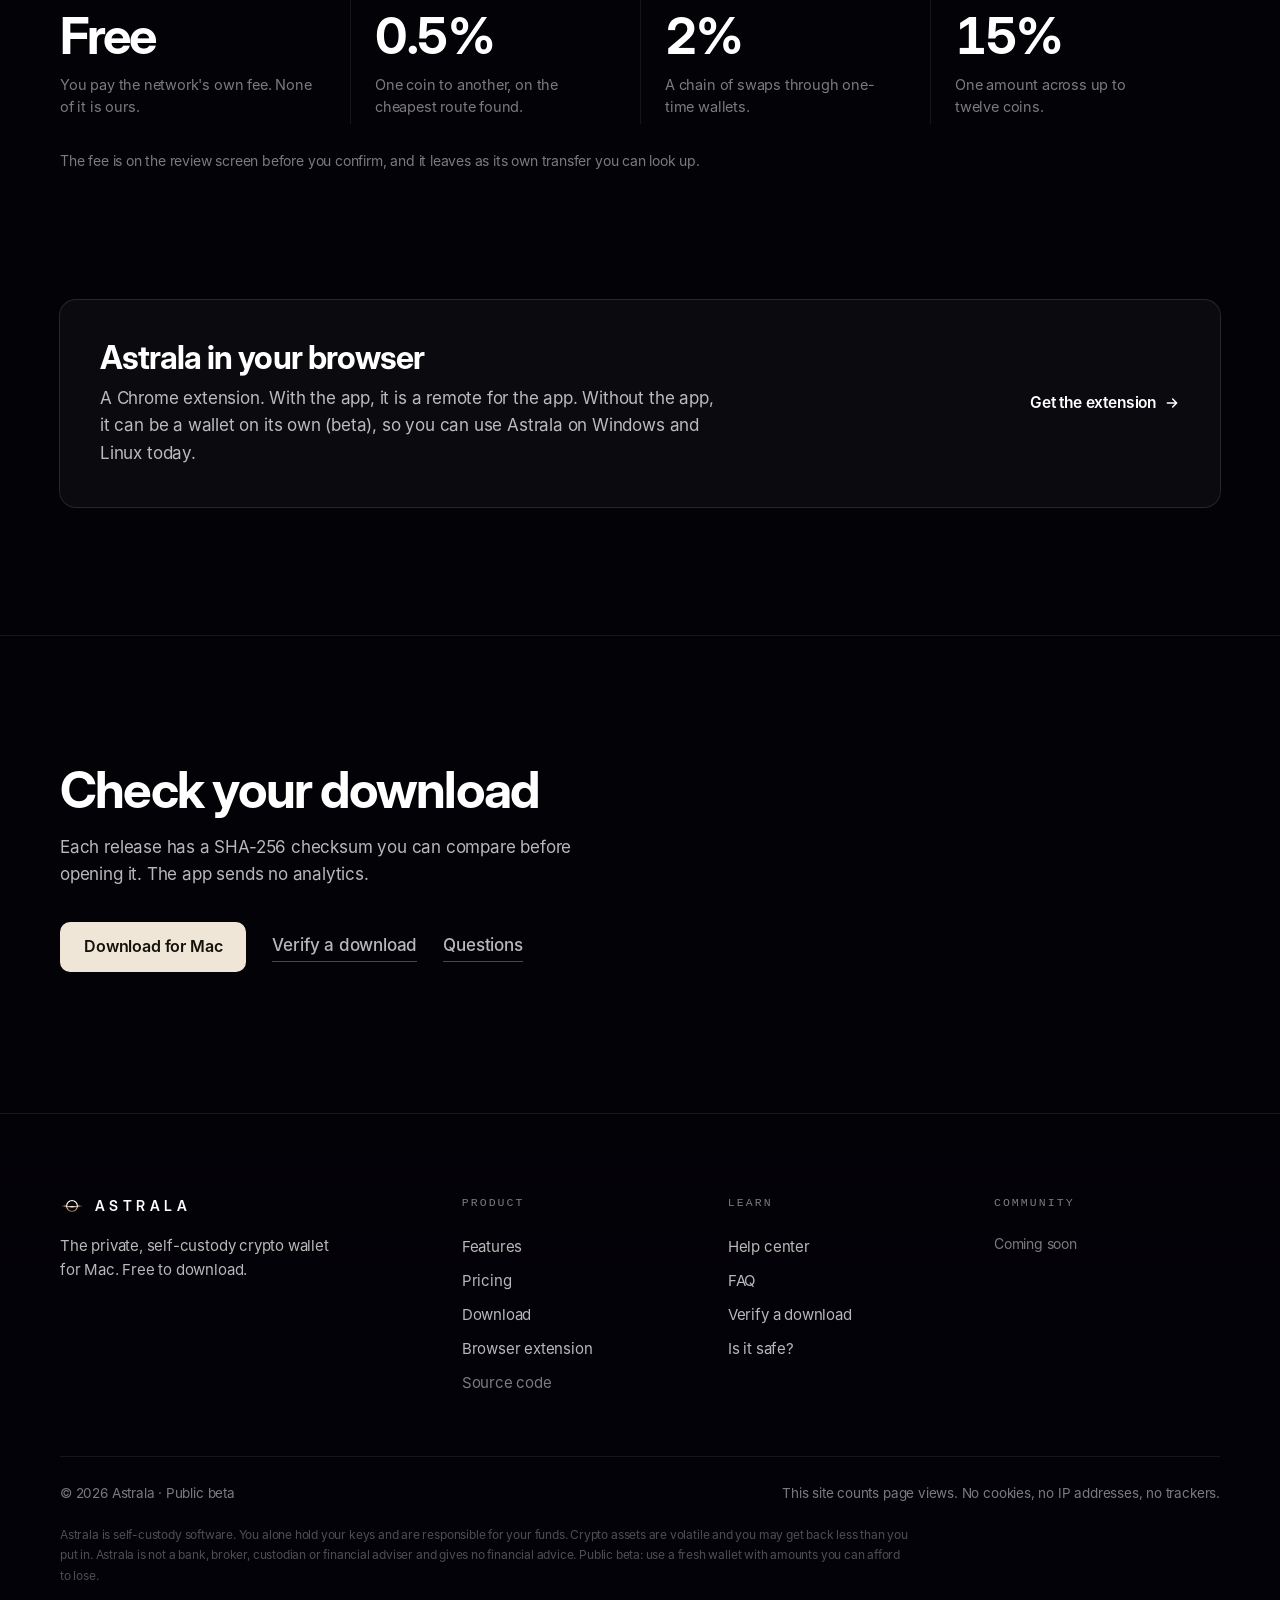
==== commit 29ddc856: "Remove the claim that the wallet's code is public (it isn't yet) Home, FAQ and download page said th" ====
--- a/index.html
+++ b/index.html
@@ -86,8 +86,8 @@
 
   <section class="end">
     <div class="wrap">
-      <h2 class="display">Check the code and the download</h2>
-      <p>The code that handles keys, money and network traffic is public, and each release has a SHA-256 checksum you can compare before opening it. The app sends no analytics.</p>
+      <h2 class="display">Check your download</h2>
+      <p>Each release has a SHA-256 checksum you can compare before opening it. The app sends no analytics.</p>
       <div class="hero-cta">
         <a class="btn btn-gold btn-lg" href="download.html">Download for Mac</a>
         <a class="link" href="download.html#verify">Verify a download</a>
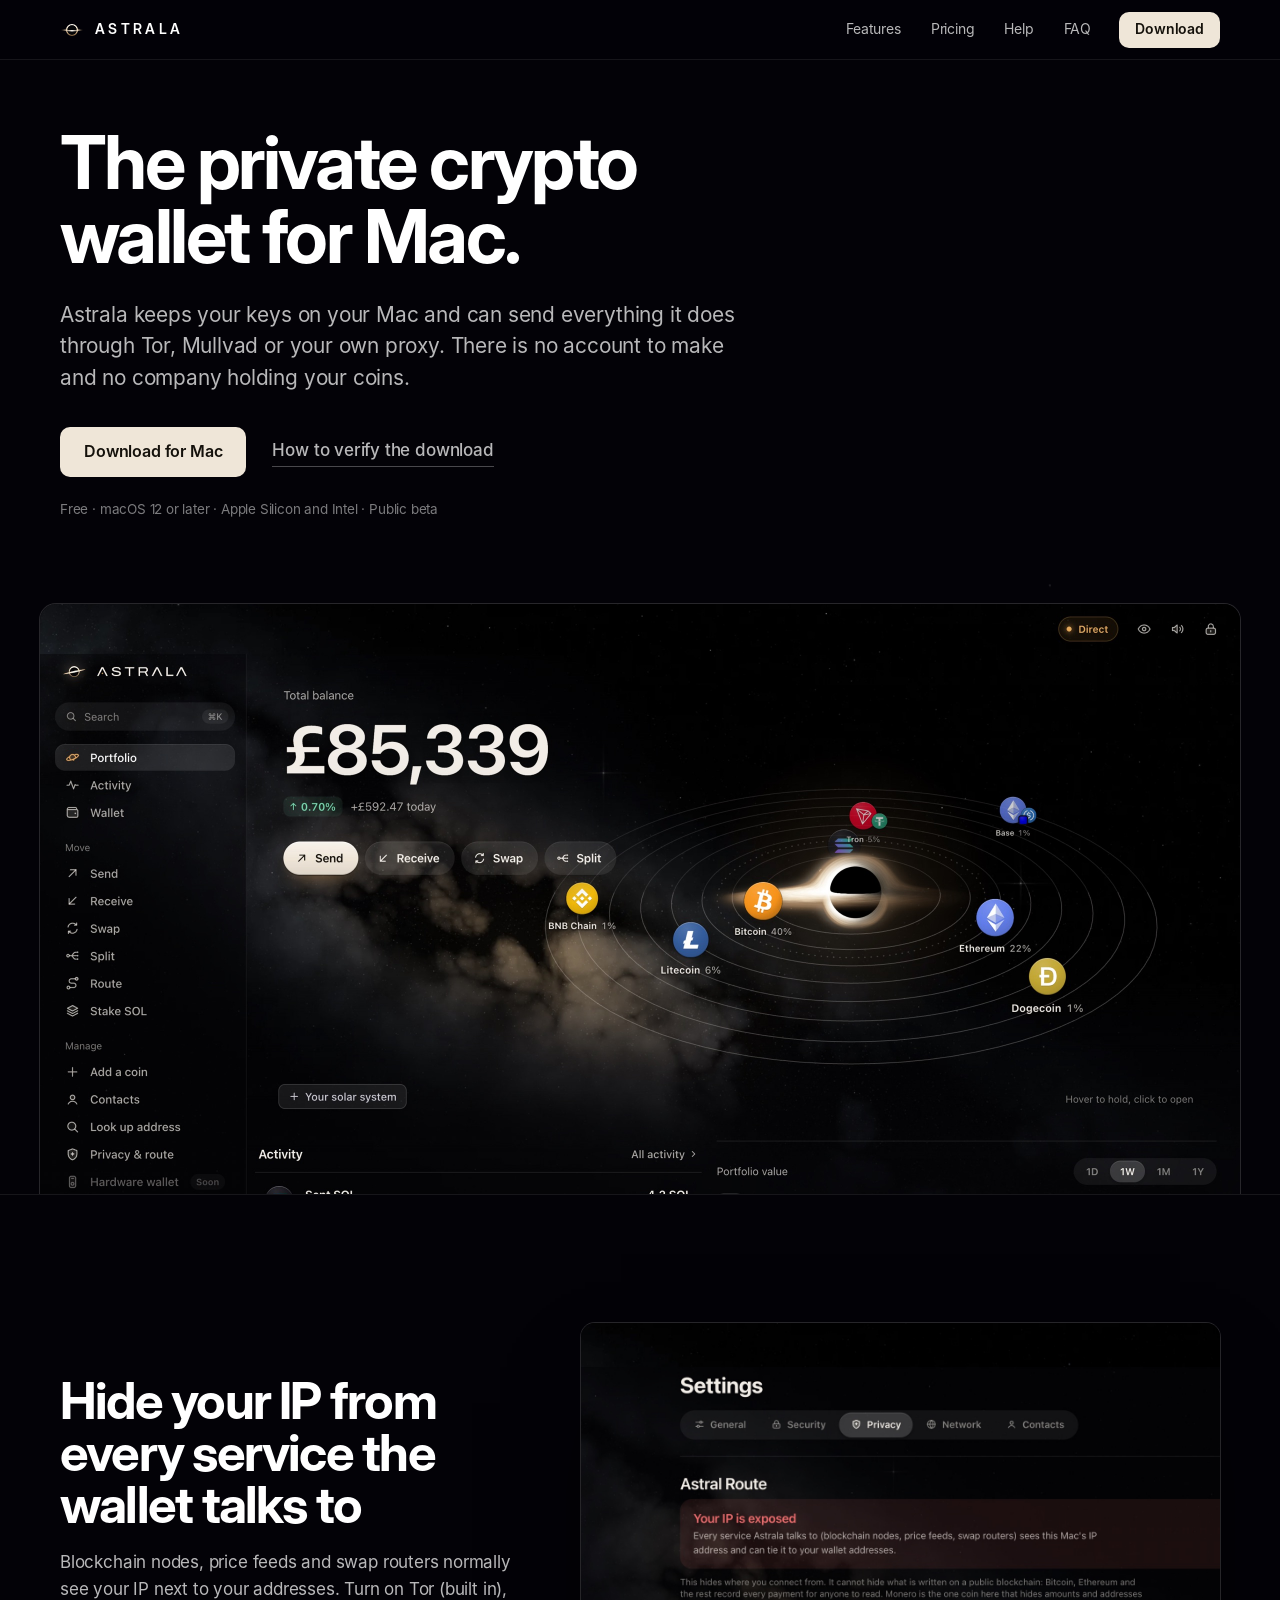
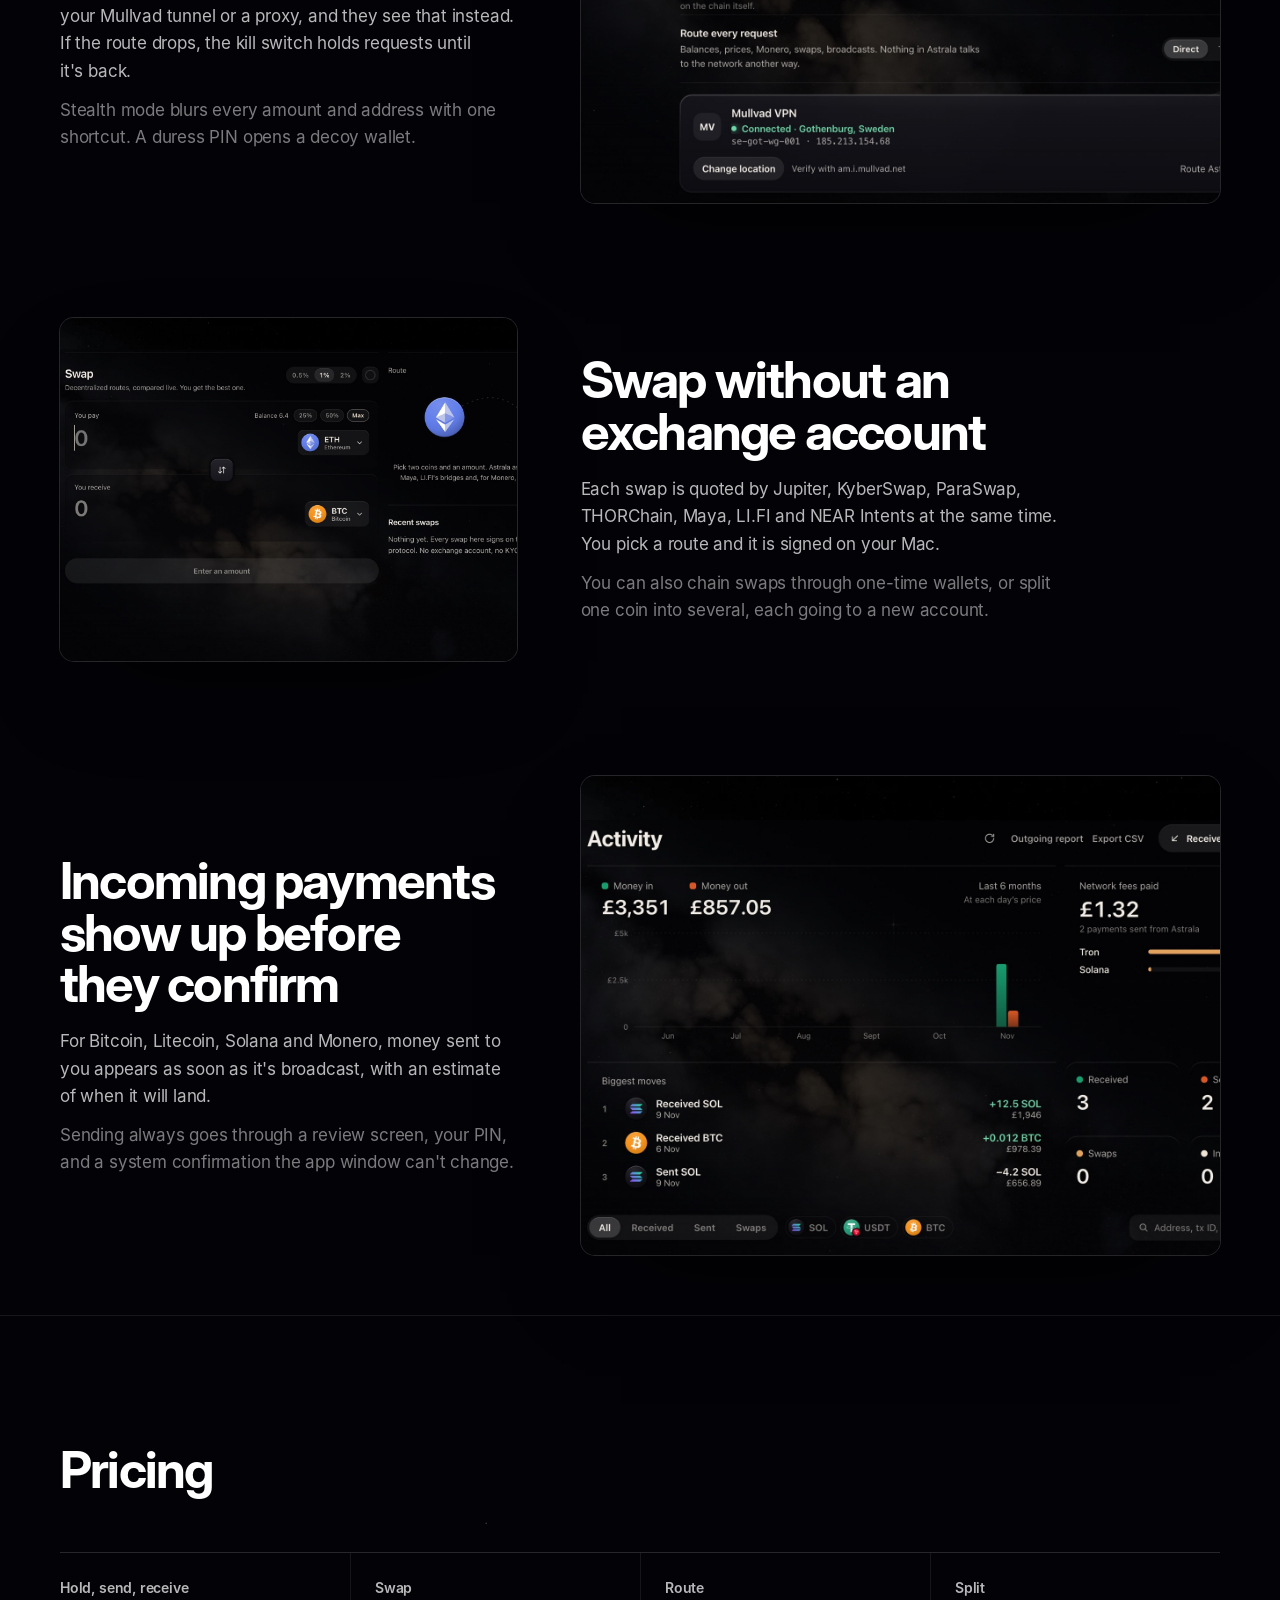
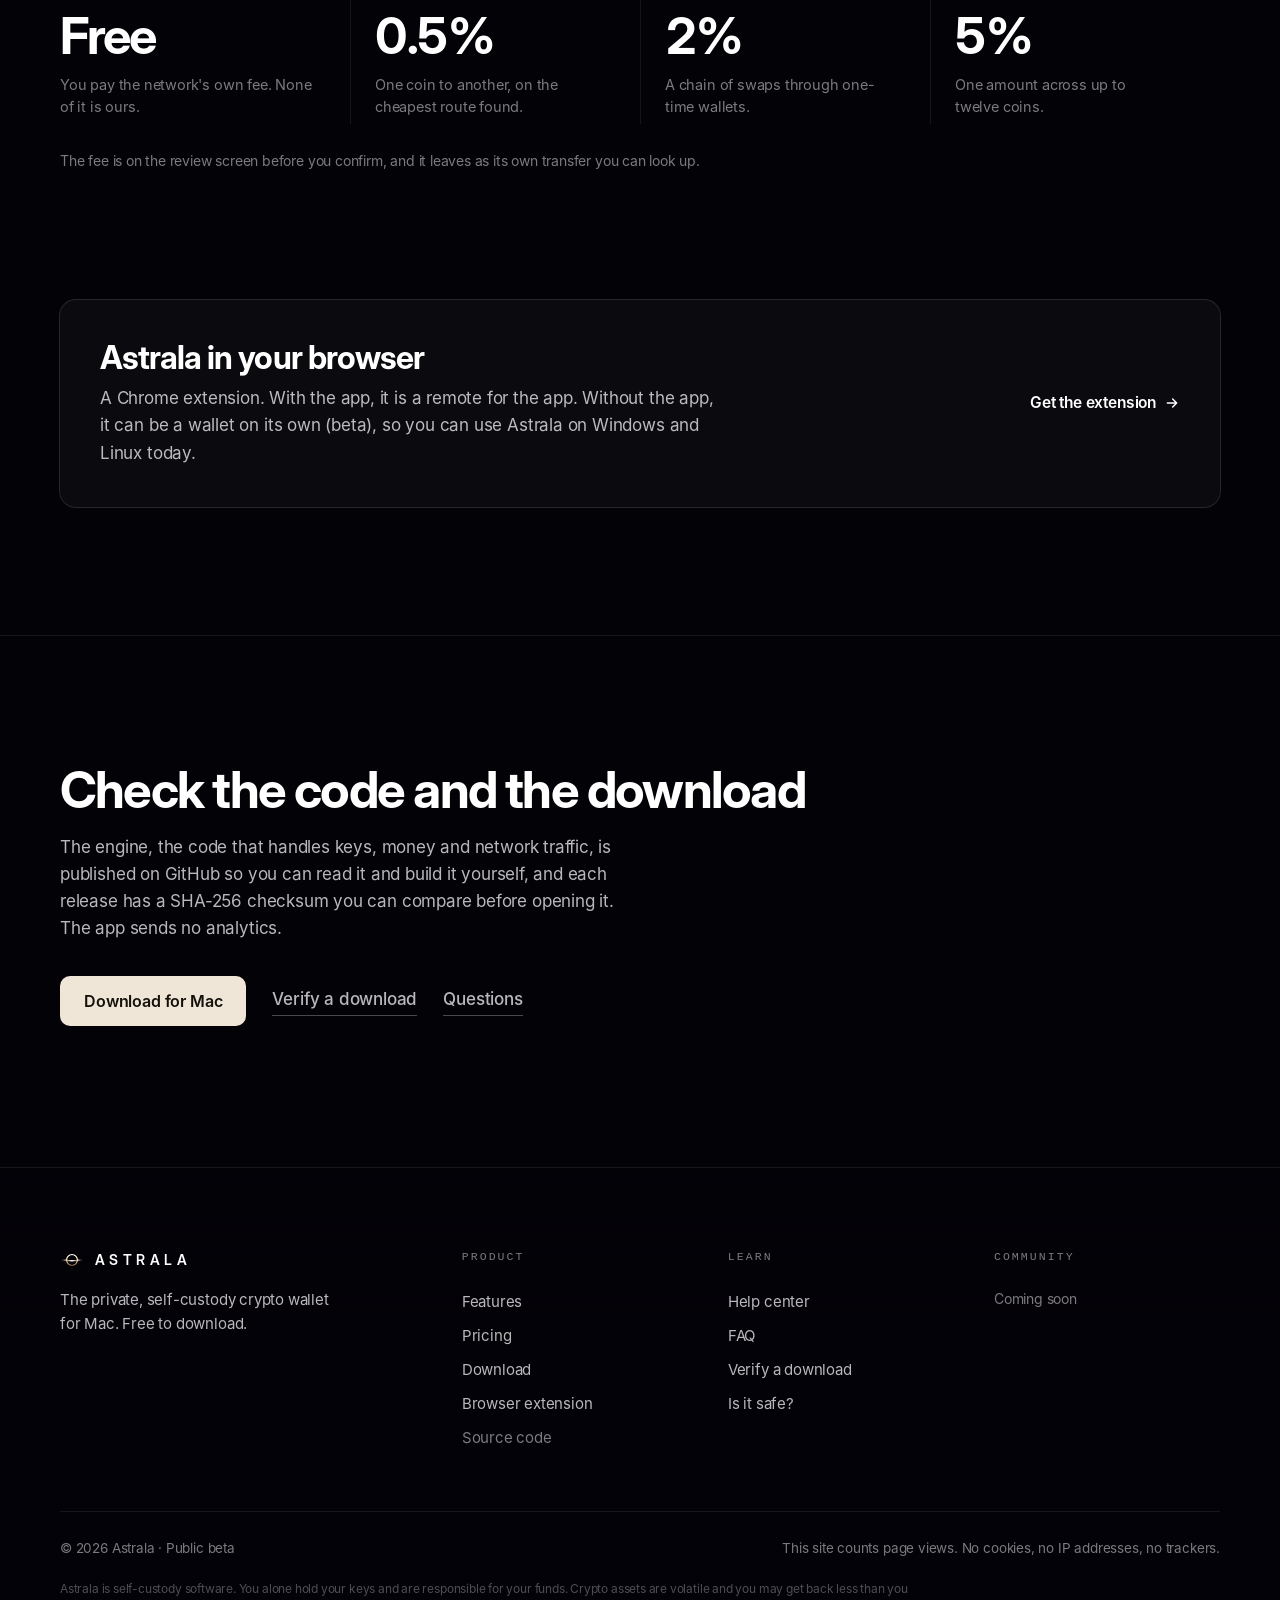
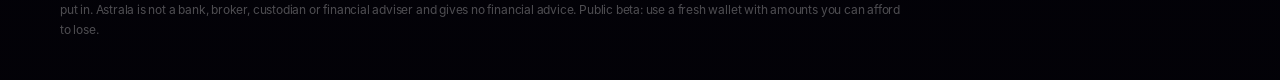
==== commit 80ad8a06: "Link the published engine (source-available) from home, FAQ and download page Co-Authored-By: Claude" ====
--- a/index.html
+++ b/index.html
@@ -9,11 +9,11 @@
 <meta property="og:title" content="Astrala · The private crypto wallet for Mac">
 <meta property="og:description" content="Self-custody for macOS. Tor, Mullvad and proxy routing built in. No account, no KYC.">
 <meta property="og:image" content="/img/app/portfolio.jpg">
-<link rel="icon" href="img/favicon.svg" type="image/svg+xml">
-<link rel="preload" href="fonts/InterDisplay-Bold.woff2" as="font" type="font/woff2" crossorigin>
-<link rel="stylesheet" href="css/site.css?v=5">
-<link rel="stylesheet" href="css/home.css?v=5">
-<script type="module" src="js/home.js?v=5"></script>
+<link rel="icon" href="/img/favicon.svg" type="image/svg+xml">
+<link rel="preload" href="/fonts/InterDisplay-Bold.woff2" as="font" type="font/woff2" crossorigin>
+<link rel="stylesheet" href="/css/site.css?v=5">
+<link rel="stylesheet" href="/css/home.css?v=5">
+<script type="module" src="/js/home.js?v=5"></script>
 </head>
 <body class="home">
 <main>
@@ -22,12 +22,12 @@
       <h1 class="display">The private crypto wallet for&nbsp;Mac.</h1>
       <p class="hero-sub">Astrala keeps your keys on your Mac and can send everything it does through Tor, Mullvad or your own proxy. There is no account to make and no company holding your coins.</p>
       <div class="hero-cta">
-        <a class="btn btn-gold btn-lg" href="download.html">Download for Mac</a>
-        <a class="link" href="download.html#verify">How to verify the download</a>
+        <a class="btn btn-gold btn-lg" href="/download.html">Download for Mac</a>
+        <a class="link" href="/download.html#verify">How to verify the download</a>
       </div>
       <p class="hero-meta">Free · macOS 12 or later · Apple Silicon and Intel · Public beta</p>
     </div>
-    <figure class="shot hero-shot"><img src="img/app/portfolio.jpg" width="2400" height="1500" alt="Astrala's portfolio screen: a total balance, with each coin as a planet orbiting a black hole" fetchpriority="high"></figure>
+    <figure class="shot hero-shot"><img src="/img/app/portfolio.jpg" width="2400" height="1500" alt="Astrala's portfolio screen: a total balance, with each coin as a planet orbiting a black hole" fetchpriority="high"></figure>
   </section>
 
   <section class="rows" id="features">
@@ -38,7 +38,7 @@
           <p>Blockchain nodes, price feeds and swap routers normally see your IP next to your addresses. Turn on Tor (built in), your Mullvad tunnel or a proxy, and they see that instead. If the route drops, the kill switch holds requests until it's back.</p>
           <p>Stealth mode blurs every amount and address with one shortcut. A duress PIN opens a decoy wallet.</p>
         </div>
-        <figure class="shot"><img src="img/app/privacy.jpg?v=2" width="2400" height="1500" loading="lazy" alt="Astrala's privacy settings: stealth mode, blur when unfocused, hidden addresses and a duress PIN"></figure>
+        <figure class="shot"><img src="/img/app/privacy.jpg?v=2" width="2400" height="1500" loading="lazy" alt="Astrala's privacy settings: stealth mode, blur when unfocused, hidden addresses and a duress PIN"></figure>
       </article>
       <article class="row flip">
         <div class="row-text">
@@ -46,7 +46,7 @@
           <p>Each swap is quoted by Jupiter, KyberSwap, ParaSwap, THORChain, Maya, LI.FI and NEAR Intents at the same time. You pick a route and it is signed on your Mac.</p>
           <p>You can also chain swaps through one-time wallets, or split one coin into several, each going to a new account.</p>
         </div>
-        <figure class="shot"><img src="img/app/swap.jpg" width="2400" height="1500" loading="lazy" alt="Astrala's swap screen comparing decentralized routes between two coins"></figure>
+        <figure class="shot"><img src="/img/app/swap.jpg" width="2400" height="1500" loading="lazy" alt="Astrala's swap screen comparing decentralized routes between two coins"></figure>
       </article>
       <article class="row">
         <div class="row-text">
@@ -54,7 +54,7 @@
           <p>For Bitcoin, Litecoin, Solana and Monero, money sent to you appears as soon as it's broadcast, with an estimate of when it will land.</p>
           <p>Sending always goes through a review screen, your PIN, and a system confirmation the app window can't change.</p>
         </div>
-        <figure class="shot"><img src="img/app/activity.jpg" width="2400" height="1500" loading="lazy" alt="Astrala's activity screen: money in and out by month, and recent payments"></figure>
+        <figure class="shot"><img src="/img/app/activity.jpg" width="2400" height="1500" loading="lazy" alt="Astrala's activity screen: money in and out by month, and recent payments"></figure>
       </article>
     </div>
   </section>
@@ -64,9 +64,9 @@
       <h2 class="display">Pricing</h2>
       <dl class="price-list">
         <div><dt>Hold, send, receive</dt><dd class="display">Free</dd><p>You pay the network's own fee. None of it is ours.</p></div>
-        <div><dt>Swap</dt><dd class="display">0.5%</dd><p>One coin to another, on the cheapest route found.</p></div>
-        <div><dt>Route</dt><dd class="display">2%</dd><p>A chain of swaps through one-time wallets.</p></div>
-        <div><dt>Split</dt><dd class="display">15%</dd><p>One amount across up to twelve coins.</p></div>
+        <div><dt>Swap</dt><dd class="display" data-fee="swap">0.5%</dd><p>One coin to another, on the cheapest route found.</p></div>
+        <div><dt>Route</dt><dd class="display" data-fee="route">2%</dd><p>A chain of swaps through one-time wallets.</p></div>
+        <div><dt>Split</dt><dd class="display" data-fee="split">5%</dd><p>One amount across up to twelve coins.</p></div>
       </dl>
       <p class="price-note">The fee is on the review screen before you confirm, and it leaves as its own transfer you can look up.</p>
     </div>
@@ -74,7 +74,7 @@
 
   <section class="ext-teaser" id="browser">
     <div class="wrap">
-      <a class="teaser" href="download.html#extension">
+      <a class="teaser" href="/download.html#extension">
         <div>
           <h2>Astrala in your browser</h2>
           <p>A Chrome extension. With the app, it is a remote for the app. Without the app, it can be a wallet on its own (beta), so you can use Astrala on Windows and Linux today.</p>
@@ -86,12 +86,12 @@
 
   <section class="end">
     <div class="wrap">
-      <h2 class="display">Check your download</h2>
-      <p>Each release has a SHA-256 checksum you can compare before opening it. The app sends no analytics.</p>
+      <h2 class="display">Check the code and the download</h2>
+      <p>The engine, the code that handles keys, money and network traffic, is <a class="inl" href="https://github.com/snorthc/astrala-engine" target="_blank" rel="noopener">published on GitHub</a> so you can read it and build it yourself, and each release has a SHA-256 checksum you can compare before opening it. The app sends no analytics.</p>
       <div class="hero-cta">
-        <a class="btn btn-gold btn-lg" href="download.html">Download for Mac</a>
-        <a class="link" href="download.html#verify">Verify a download</a>
-        <a class="link" href="faq.html">Questions</a>
+        <a class="btn btn-gold btn-lg" href="/download.html">Download for Mac</a>
+        <a class="link" href="/download.html#verify">Verify a download</a>
+        <a class="link" href="/faq.html">Questions</a>
       </div>
     </div>
   </section>
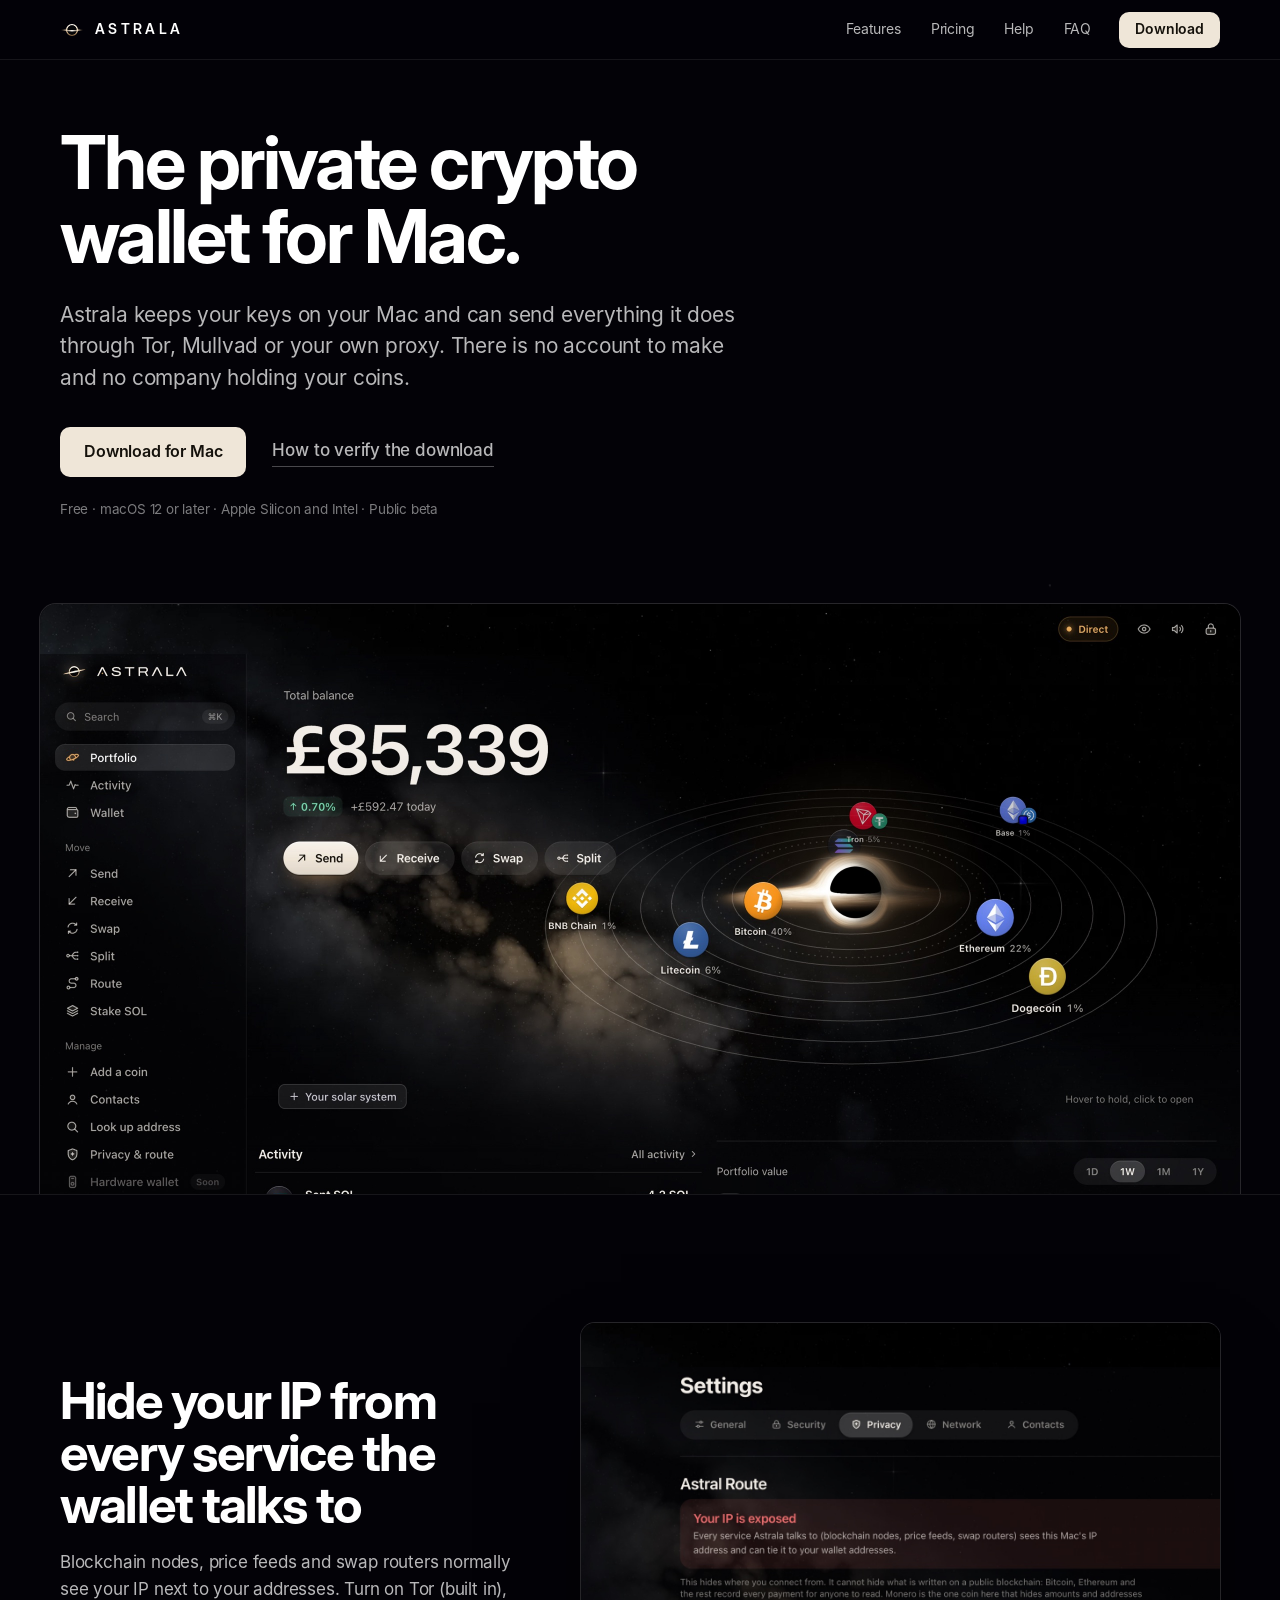
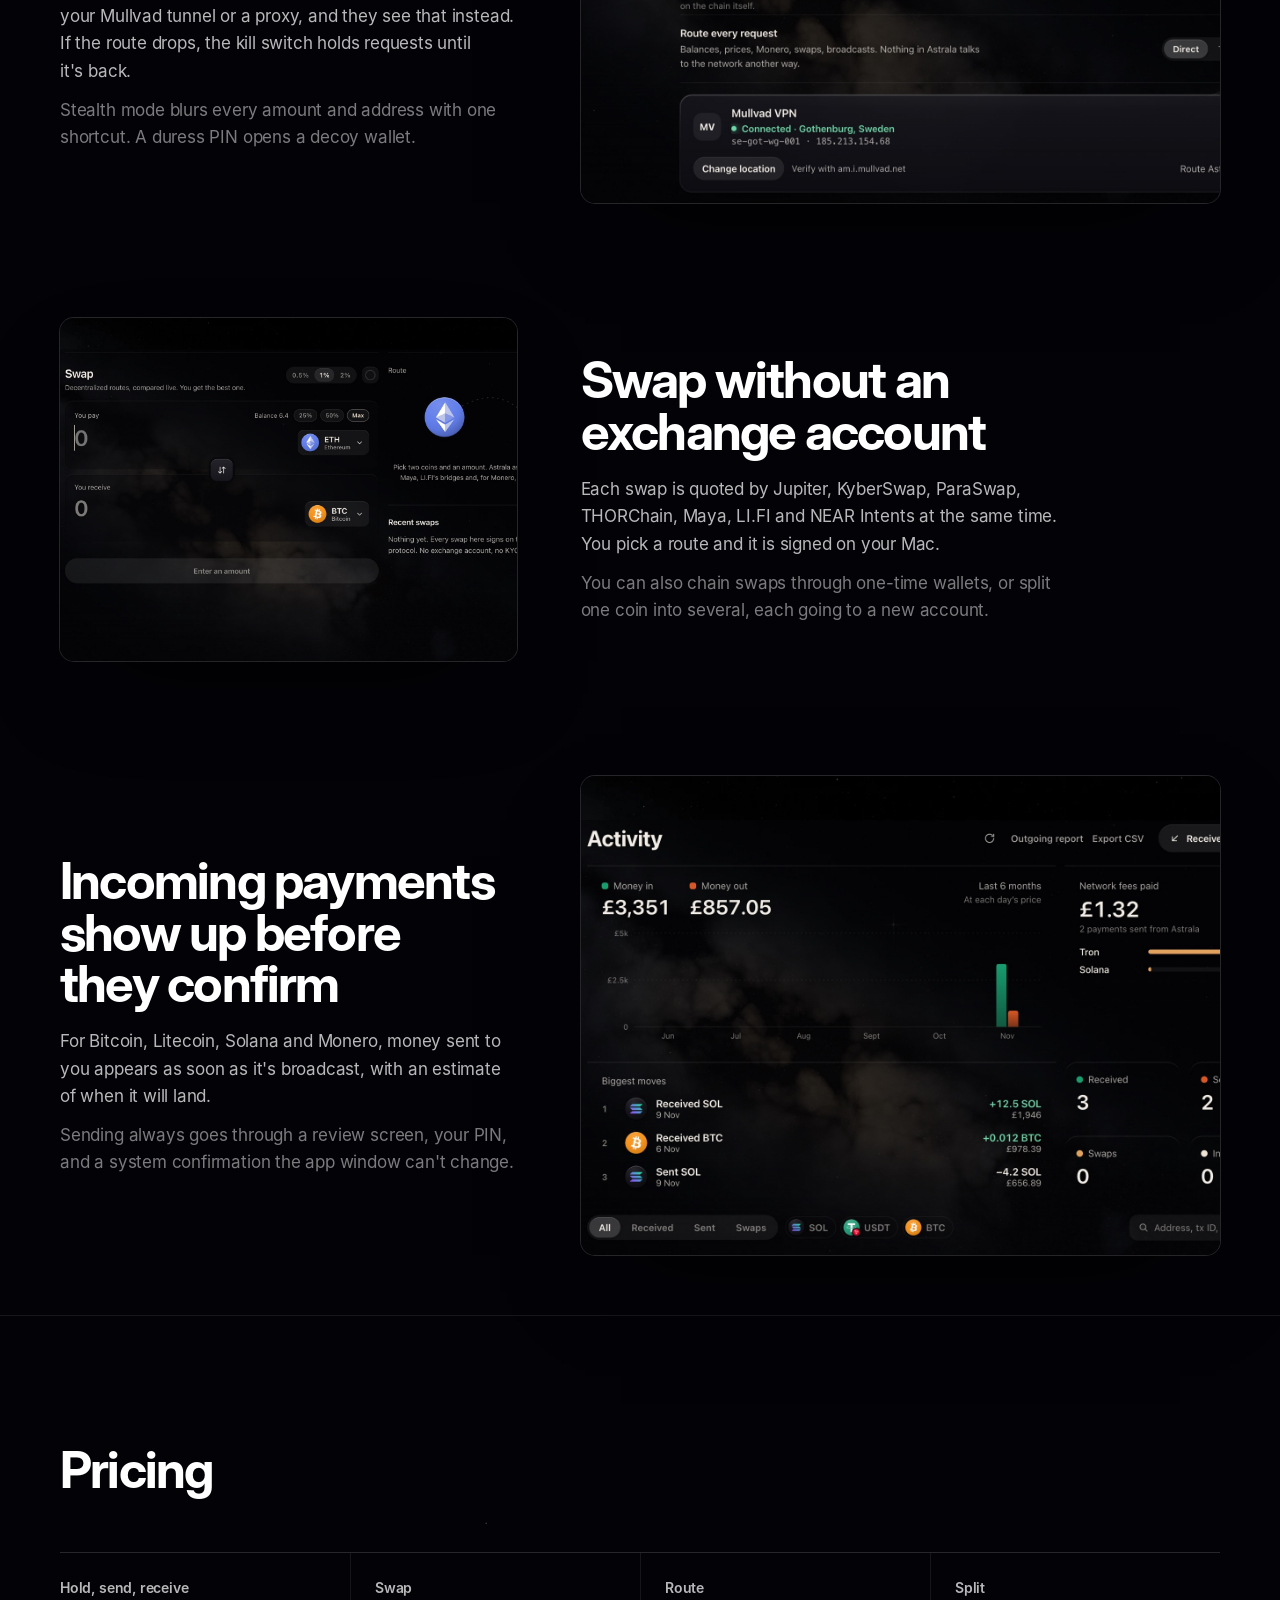
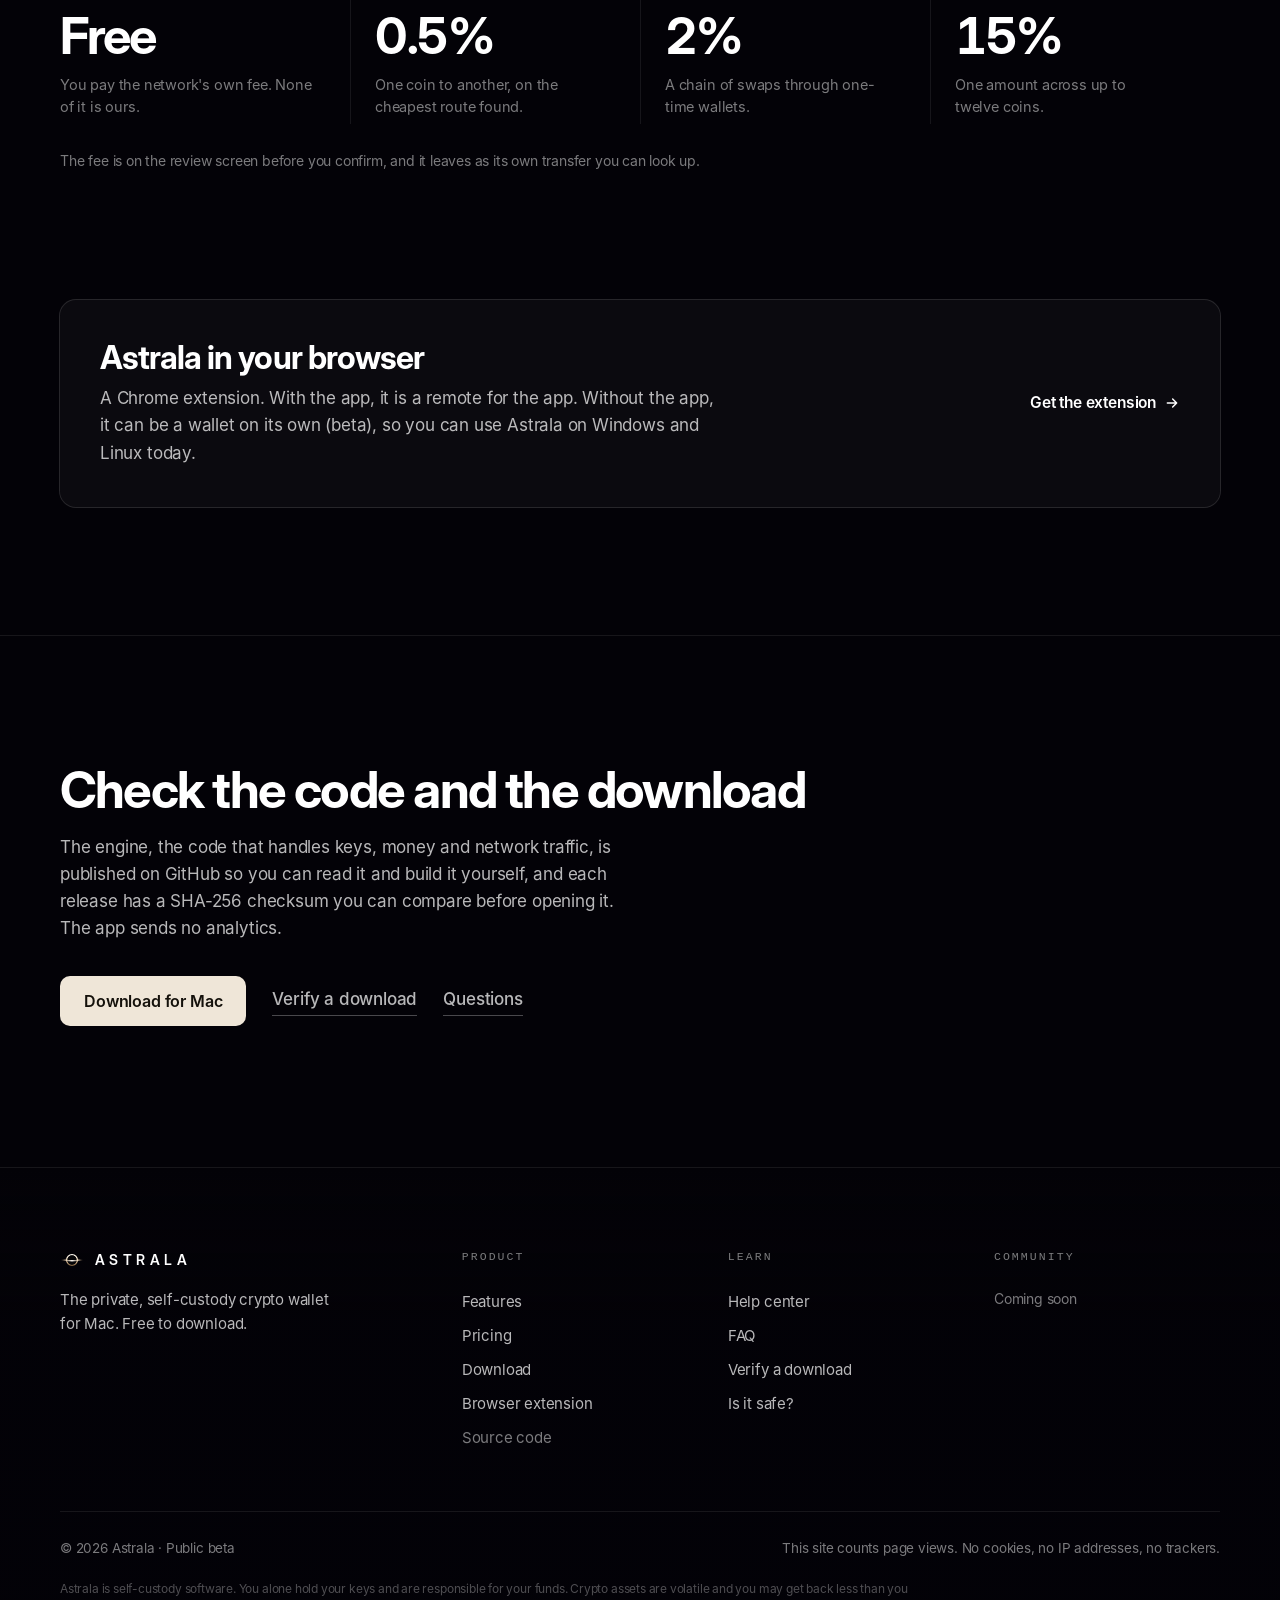
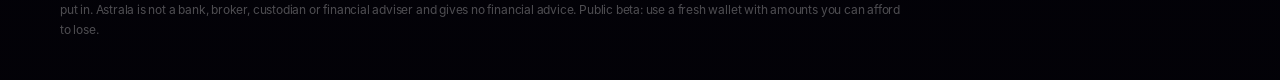
==== commit 56d248ed: "Restore the site to 29ddc85 plus only the engine-link wording 80ad8a0 swept in an unfinished rebuild" ====
--- a/index.html
+++ b/index.html
@@ -9,11 +9,11 @@
 <meta property="og:title" content="Astrala · The private crypto wallet for Mac">
 <meta property="og:description" content="Self-custody for macOS. Tor, Mullvad and proxy routing built in. No account, no KYC.">
 <meta property="og:image" content="/img/app/portfolio.jpg">
-<link rel="icon" href="/img/favicon.svg" type="image/svg+xml">
-<link rel="preload" href="/fonts/InterDisplay-Bold.woff2" as="font" type="font/woff2" crossorigin>
-<link rel="stylesheet" href="/css/site.css?v=5">
-<link rel="stylesheet" href="/css/home.css?v=5">
-<script type="module" src="/js/home.js?v=5"></script>
+<link rel="icon" href="img/favicon.svg" type="image/svg+xml">
+<link rel="preload" href="fonts/InterDisplay-Bold.woff2" as="font" type="font/woff2" crossorigin>
+<link rel="stylesheet" href="css/site.css?v=5">
+<link rel="stylesheet" href="css/home.css?v=5">
+<script type="module" src="js/home.js?v=5"></script>
 </head>
 <body class="home">
 <main>
@@ -22,12 +22,12 @@
       <h1 class="display">The private crypto wallet for&nbsp;Mac.</h1>
       <p class="hero-sub">Astrala keeps your keys on your Mac and can send everything it does through Tor, Mullvad or your own proxy. There is no account to make and no company holding your coins.</p>
       <div class="hero-cta">
-        <a class="btn btn-gold btn-lg" href="/download.html">Download for Mac</a>
-        <a class="link" href="/download.html#verify">How to verify the download</a>
+        <a class="btn btn-gold btn-lg" href="download.html">Download for Mac</a>
+        <a class="link" href="download.html#verify">How to verify the download</a>
       </div>
       <p class="hero-meta">Free · macOS 12 or later · Apple Silicon and Intel · Public beta</p>
     </div>
-    <figure class="shot hero-shot"><img src="/img/app/portfolio.jpg" width="2400" height="1500" alt="Astrala's portfolio screen: a total balance, with each coin as a planet orbiting a black hole" fetchpriority="high"></figure>
+    <figure class="shot hero-shot"><img src="img/app/portfolio.jpg" width="2400" height="1500" alt="Astrala's portfolio screen: a total balance, with each coin as a planet orbiting a black hole" fetchpriority="high"></figure>
   </section>
 
   <section class="rows" id="features">
@@ -38,7 +38,7 @@
           <p>Blockchain nodes, price feeds and swap routers normally see your IP next to your addresses. Turn on Tor (built in), your Mullvad tunnel or a proxy, and they see that instead. If the route drops, the kill switch holds requests until it's back.</p>
           <p>Stealth mode blurs every amount and address with one shortcut. A duress PIN opens a decoy wallet.</p>
         </div>
-        <figure class="shot"><img src="/img/app/privacy.jpg?v=2" width="2400" height="1500" loading="lazy" alt="Astrala's privacy settings: stealth mode, blur when unfocused, hidden addresses and a duress PIN"></figure>
+        <figure class="shot"><img src="img/app/privacy.jpg?v=2" width="2400" height="1500" loading="lazy" alt="Astrala's privacy settings: stealth mode, blur when unfocused, hidden addresses and a duress PIN"></figure>
       </article>
       <article class="row flip">
         <div class="row-text">
@@ -46,7 +46,7 @@
           <p>Each swap is quoted by Jupiter, KyberSwap, ParaSwap, THORChain, Maya, LI.FI and NEAR Intents at the same time. You pick a route and it is signed on your Mac.</p>
           <p>You can also chain swaps through one-time wallets, or split one coin into several, each going to a new account.</p>
         </div>
-        <figure class="shot"><img src="/img/app/swap.jpg" width="2400" height="1500" loading="lazy" alt="Astrala's swap screen comparing decentralized routes between two coins"></figure>
+        <figure class="shot"><img src="img/app/swap.jpg" width="2400" height="1500" loading="lazy" alt="Astrala's swap screen comparing decentralized routes between two coins"></figure>
       </article>
       <article class="row">
         <div class="row-text">
@@ -54,7 +54,7 @@
           <p>For Bitcoin, Litecoin, Solana and Monero, money sent to you appears as soon as it's broadcast, with an estimate of when it will land.</p>
           <p>Sending always goes through a review screen, your PIN, and a system confirmation the app window can't change.</p>
         </div>
-        <figure class="shot"><img src="/img/app/activity.jpg" width="2400" height="1500" loading="lazy" alt="Astrala's activity screen: money in and out by month, and recent payments"></figure>
+        <figure class="shot"><img src="img/app/activity.jpg" width="2400" height="1500" loading="lazy" alt="Astrala's activity screen: money in and out by month, and recent payments"></figure>
       </article>
     </div>
   </section>
@@ -64,9 +64,9 @@
       <h2 class="display">Pricing</h2>
       <dl class="price-list">
         <div><dt>Hold, send, receive</dt><dd class="display">Free</dd><p>You pay the network's own fee. None of it is ours.</p></div>
-        <div><dt>Swap</dt><dd class="display" data-fee="swap">0.5%</dd><p>One coin to another, on the cheapest route found.</p></div>
-        <div><dt>Route</dt><dd class="display" data-fee="route">2%</dd><p>A chain of swaps through one-time wallets.</p></div>
-        <div><dt>Split</dt><dd class="display" data-fee="split">5%</dd><p>One amount across up to twelve coins.</p></div>
+        <div><dt>Swap</dt><dd class="display">0.5%</dd><p>One coin to another, on the cheapest route found.</p></div>
+        <div><dt>Route</dt><dd class="display">2%</dd><p>A chain of swaps through one-time wallets.</p></div>
+        <div><dt>Split</dt><dd class="display">15%</dd><p>One amount across up to twelve coins.</p></div>
       </dl>
       <p class="price-note">The fee is on the review screen before you confirm, and it leaves as its own transfer you can look up.</p>
     </div>
@@ -74,7 +74,7 @@
 
   <section class="ext-teaser" id="browser">
     <div class="wrap">
-      <a class="teaser" href="/download.html#extension">
+      <a class="teaser" href="download.html#extension">
         <div>
           <h2>Astrala in your browser</h2>
           <p>A Chrome extension. With the app, it is a remote for the app. Without the app, it can be a wallet on its own (beta), so you can use Astrala on Windows and Linux today.</p>
@@ -89,9 +89,9 @@
       <h2 class="display">Check the code and the download</h2>
       <p>The engine, the code that handles keys, money and network traffic, is <a class="inl" href="https://github.com/snorthc/astrala-engine" target="_blank" rel="noopener">published on GitHub</a> so you can read it and build it yourself, and each release has a SHA-256 checksum you can compare before opening it. The app sends no analytics.</p>
       <div class="hero-cta">
-        <a class="btn btn-gold btn-lg" href="/download.html">Download for Mac</a>
-        <a class="link" href="/download.html#verify">Verify a download</a>
-        <a class="link" href="/faq.html">Questions</a>
+        <a class="btn btn-gold btn-lg" href="download.html">Download for Mac</a>
+        <a class="link" href="download.html#verify">Verify a download</a>
+        <a class="link" href="faq.html">Questions</a>
       </div>
     </div>
   </section>
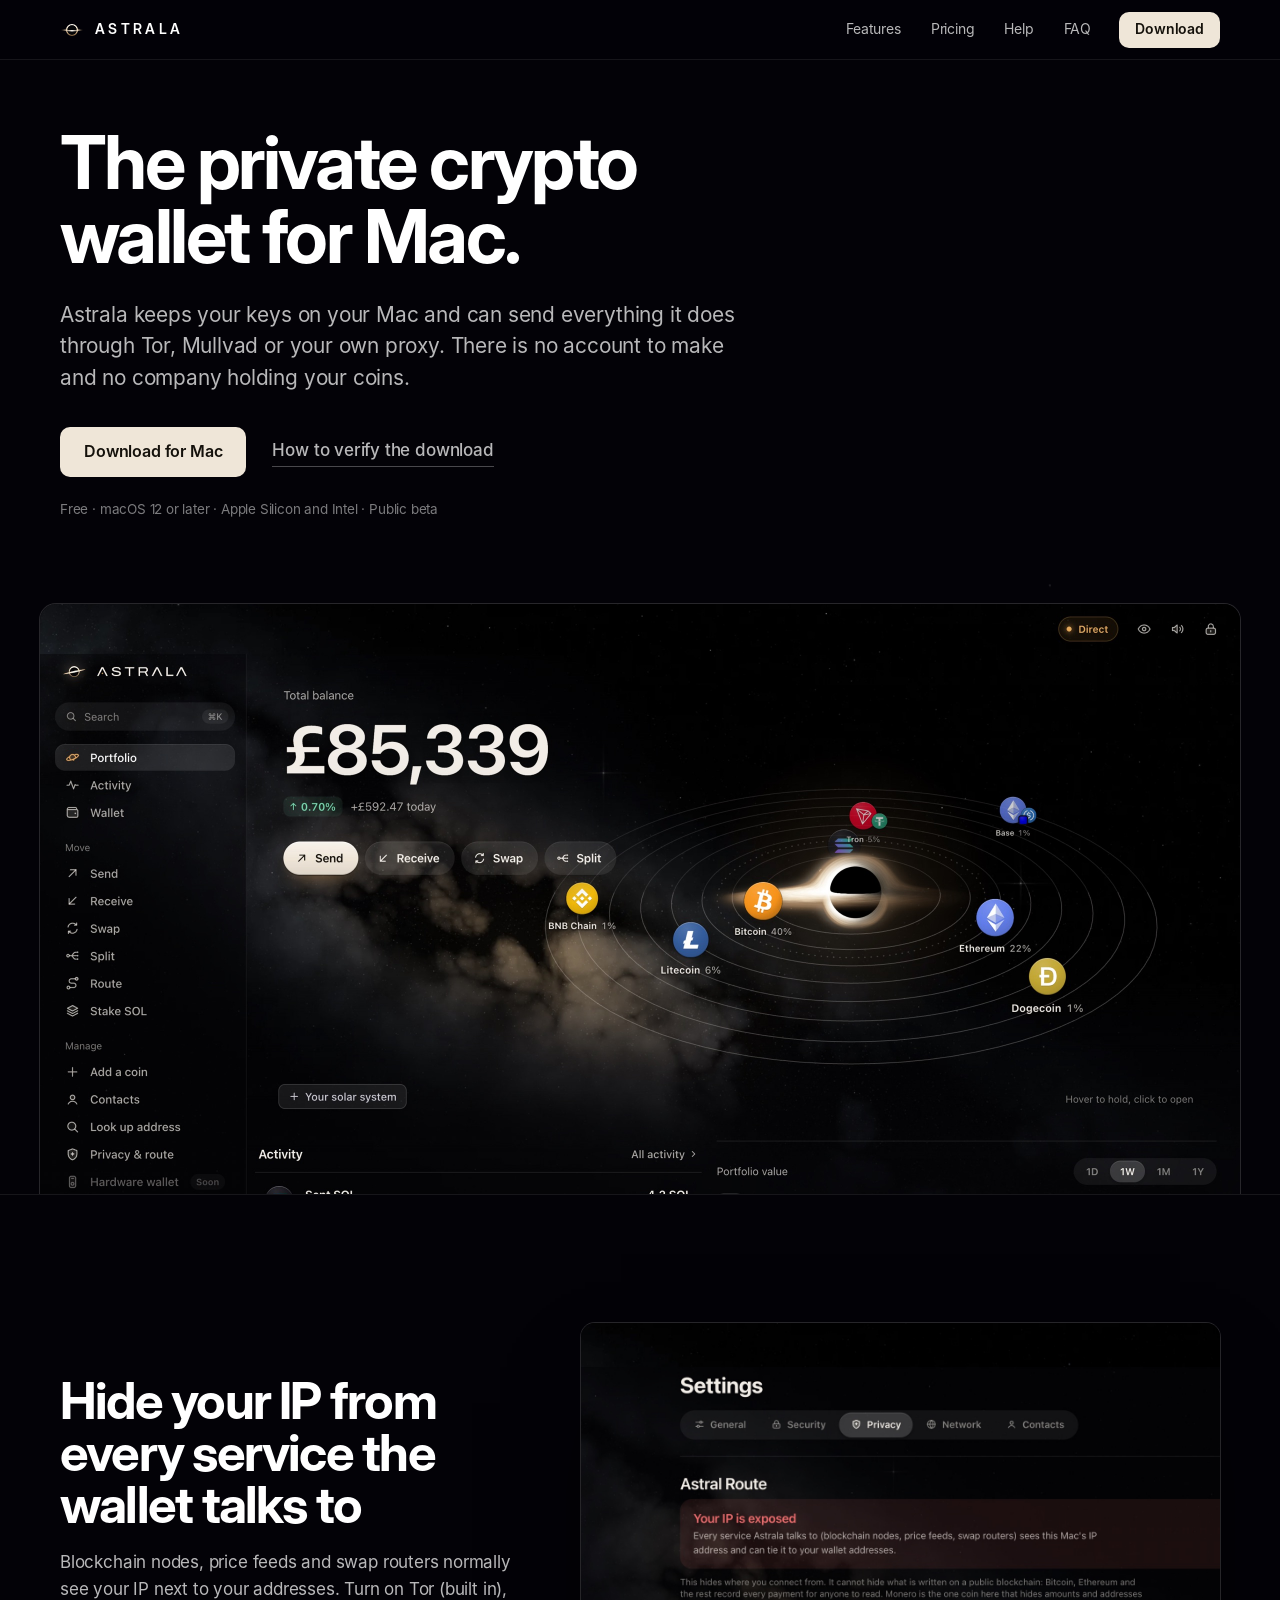
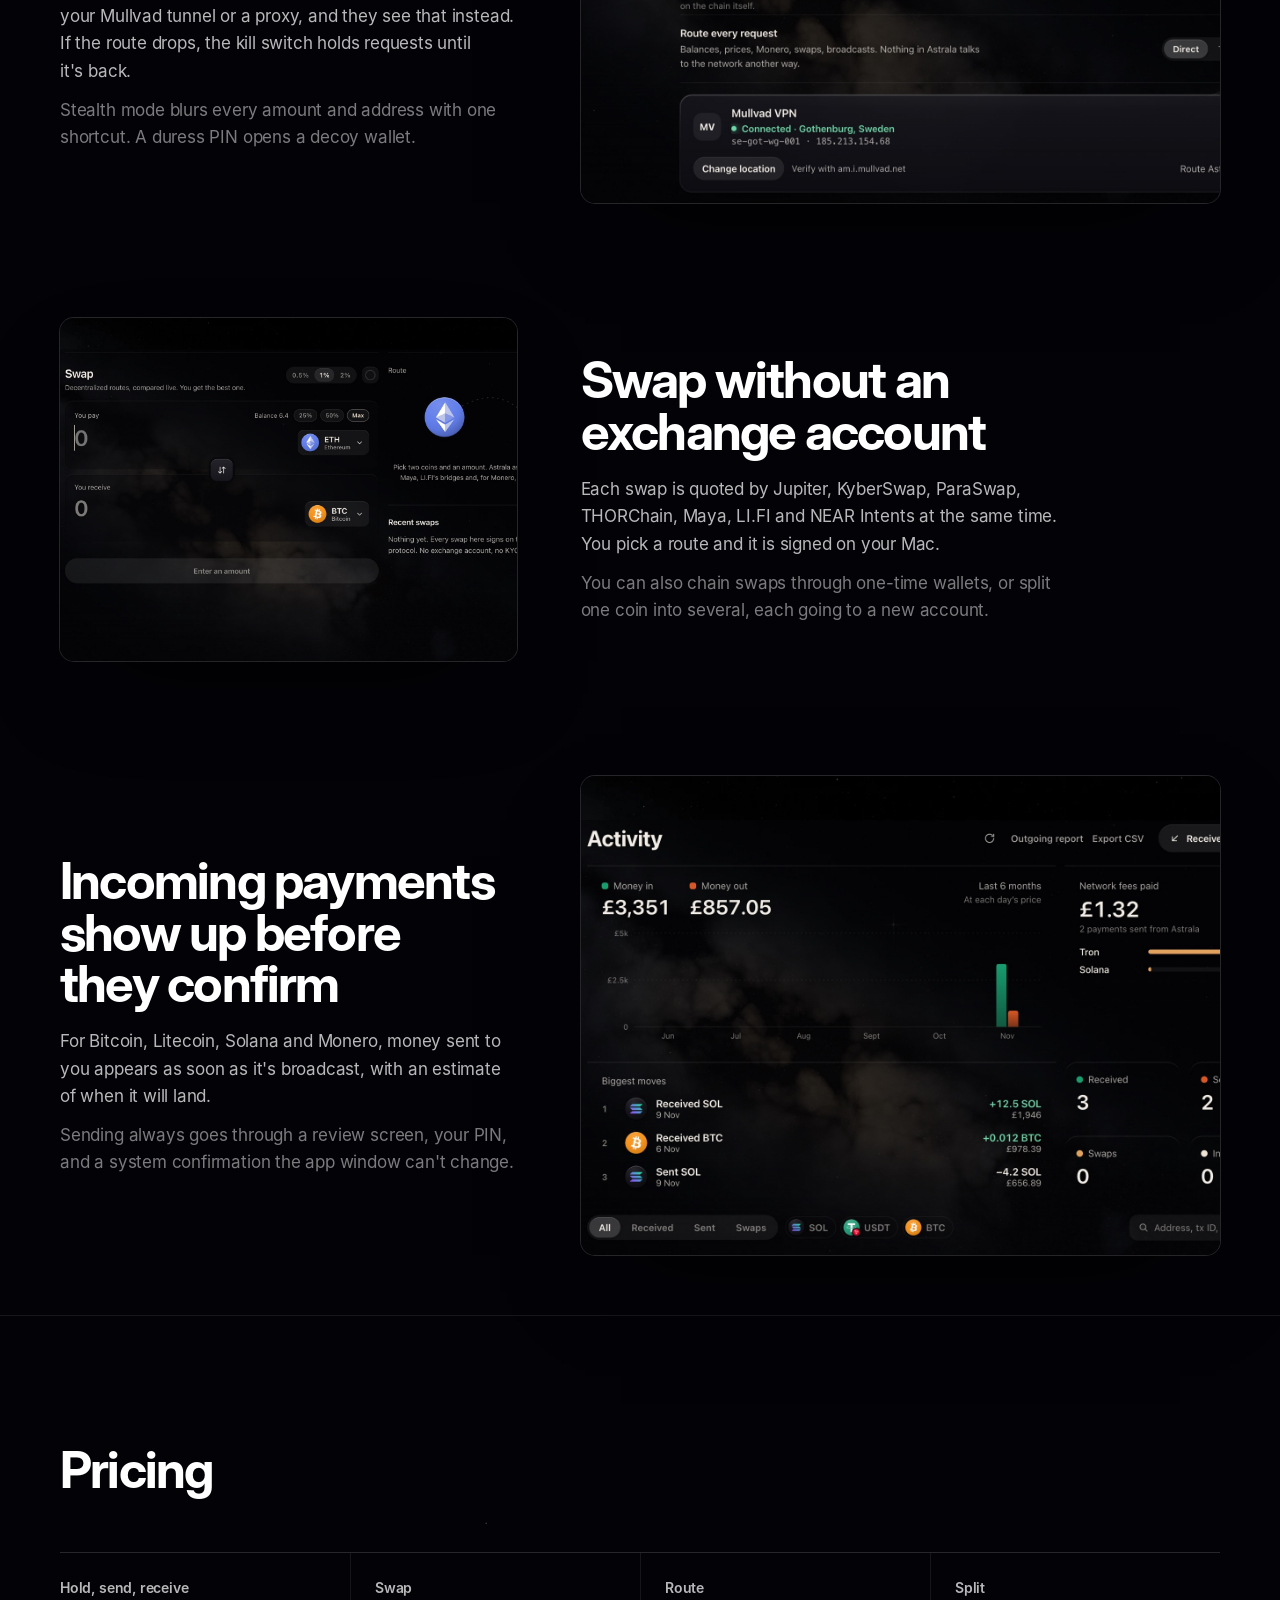
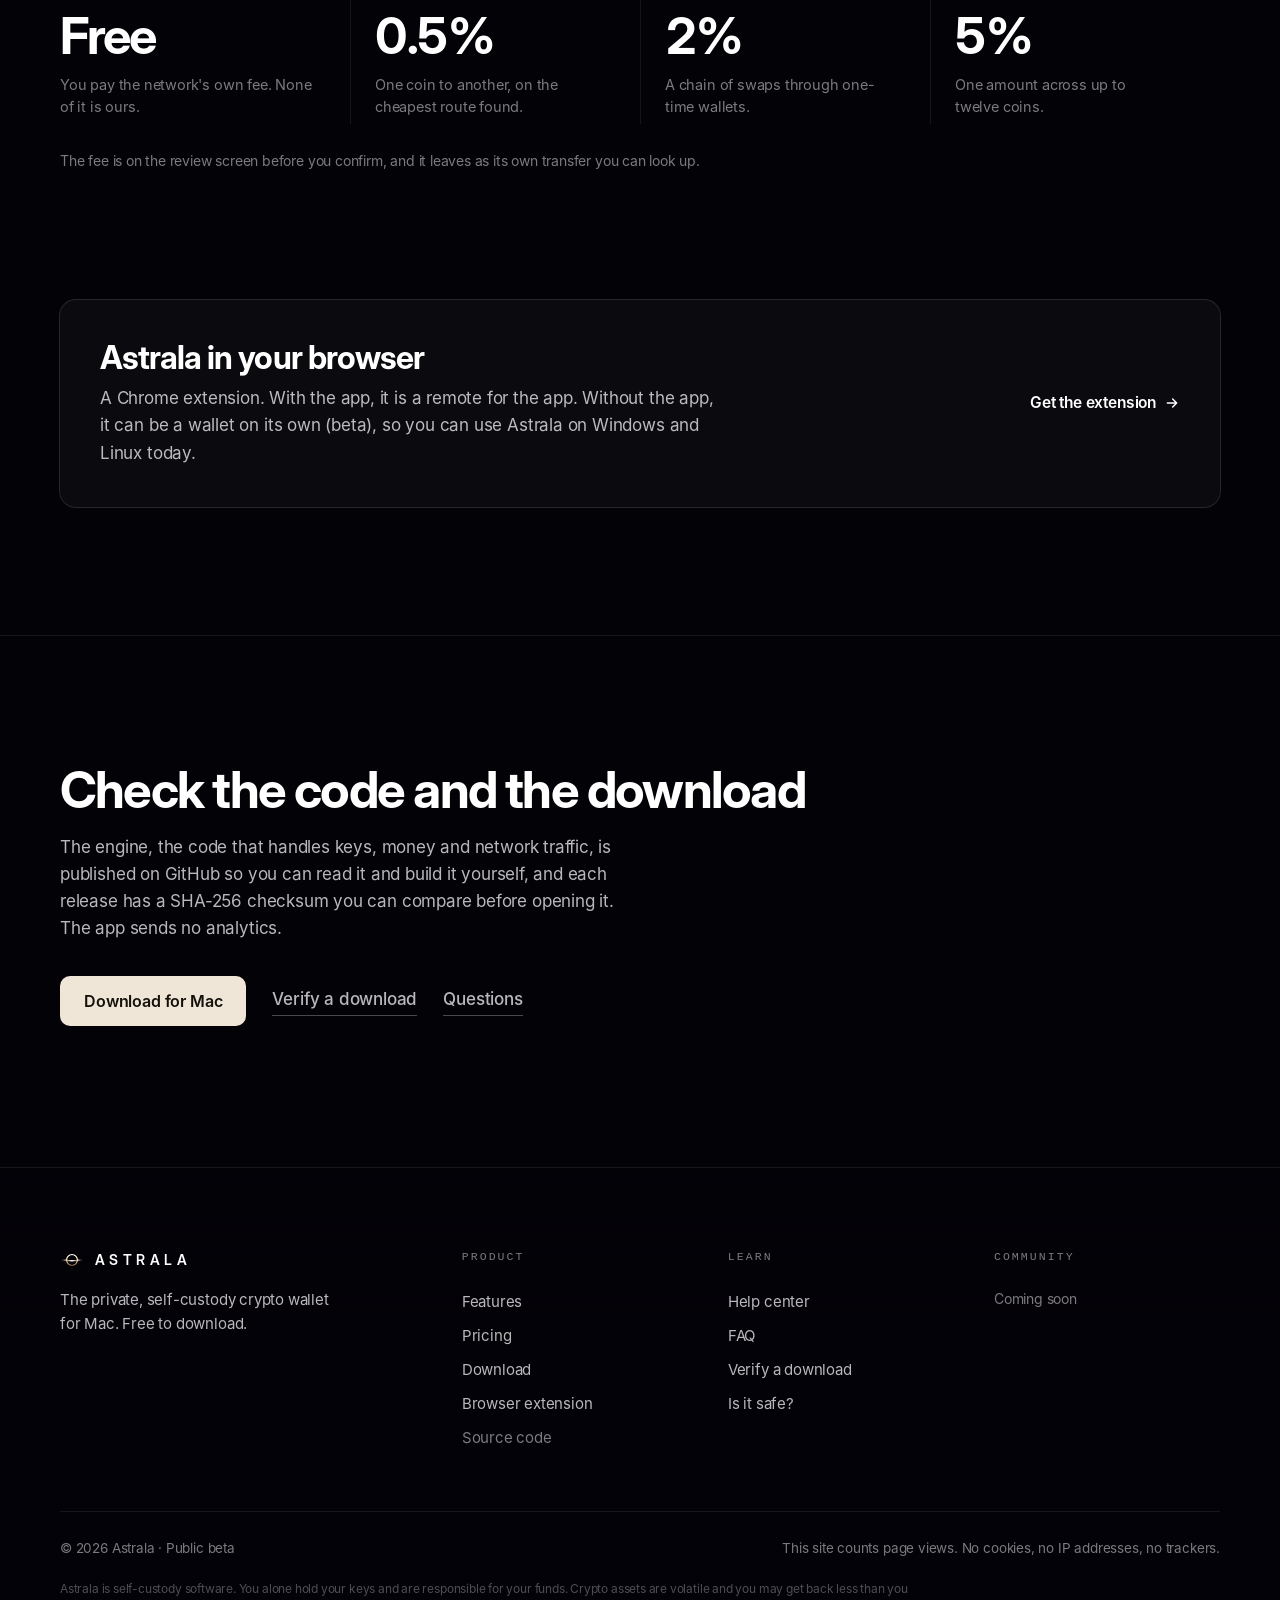
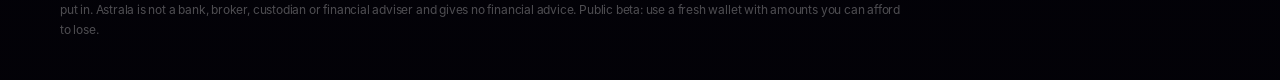
==== commit 400aff54: "Split fee is 5%; extension 0.13.0 Co-Authored-By: Claude Opus 5.5 <noreply@anthropic.com>" ====
--- a/index.html
+++ b/index.html
@@ -66,7 +66,7 @@
         <div><dt>Hold, send, receive</dt><dd class="display">Free</dd><p>You pay the network's own fee. None of it is ours.</p></div>
         <div><dt>Swap</dt><dd class="display">0.5%</dd><p>One coin to another, on the cheapest route found.</p></div>
         <div><dt>Route</dt><dd class="display">2%</dd><p>A chain of swaps through one-time wallets.</p></div>
-        <div><dt>Split</dt><dd class="display">15%</dd><p>One amount across up to twelve coins.</p></div>
+        <div><dt>Split</dt><dd class="display">5%</dd><p>One amount across up to twelve coins.</p></div>
       </dl>
       <p class="price-note">The fee is on the review screen before you confirm, and it leaves as its own transfer you can look up.</p>
     </div>
